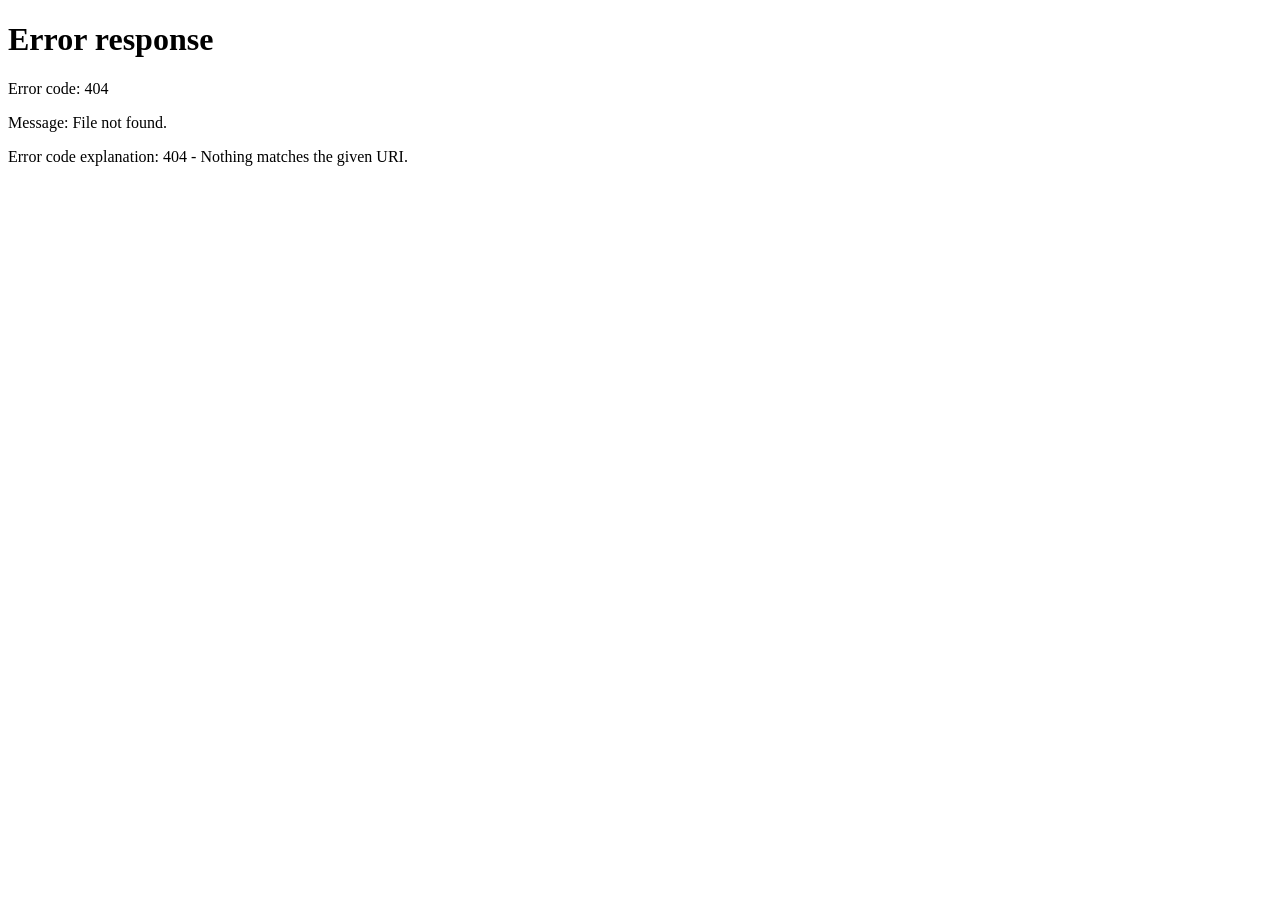
==== dashboard/historico.html @ d92d396e "tccnovo" ====
<!DOCTYPE html>
<html lang="pt-BR">
<head>
    <meta charset="UTF-8">
    <meta name="viewport" content="width=device-width, initial-scale=1.0">
    <title>Histórico | Rover AgroTech</title>
    <link rel="stylesheet" href="css/historico.css">
    <link rel="stylesheet" href="css/global.css">
</head>
<body>

    <aside class="sidebar">
        <div class="logo-area">
            <div class="logo-icon">🤖</div>
            <div>
                <h2>Rover</h2>
                <span>AgroTech</span>
            </div>
        </div>

        <nav class="menu">
            <a href="index.html">📊 <span>Dashboard</span></a>
            <a href="rovers.html">🤖 <span>Rovers</span></a>
            <a href="historico.html" class="active">📋 <span>Histórico</span></a>
            <a href="localizacao.html">📍 <span>Localização</span></a>
        </nav>

        <button id="logoutButton" class="logout">🚪 Sair</button>
    </aside>

    <main class="main-content">
        <header class="topbar">
            <div>
                <h1>Histórico</h1>
                <p>Registro das telemetrias recebidas pelo Rover AgroTech</p>
            </div>
            <span class="status">● Sistema online</span>
        </header>

        <section class="panel">
            <div class="filters">
                <div class="field">
                    <label for="roverSelect">Rover</label>
                    <select id="roverSelect"></select>
                </div>

                <div class="field">
                    <label for="dataInicial">Data inicial</label>
                    <input type="date" id="dataInicial">
                </div>

                <div class="field">
                    <label for="dataFinal">Data final</label>
                    <input type="date" id="dataFinal">
                </div>

                <button id="filtrarButton" class="primary-button">🔎 Filtrar</button>
                <button id="limparButton" class="secondary-button">Limpar</button>
            </div>
        </section>

        <section class="panel">
            <div class="panel-header">
                <div>
                    <h2>Telemetrias</h2>
                    <span id="totalRegistros">0 registros</span>
                </div>
                <button id="atualizarButton" class="secondary-button">🔄 Atualizar</button>
            </div>

            <div id="mensagem" class="message"></div>

            <div class="table-container">
                <table>
                    <thead>
                        <tr>
                            <th>Data/Hora</th>
                            <th>Temperatura</th>
                            <th>Umidade do solo</th>
                            <th>Umidade do ar</th>
                            <th>Qualidade do ar</th>
                            <th>RSSI LoRa</th>
                            <th>Latitude</th>
                            <th>Longitude</th>
                        </tr>
                    </thead>
                    <tbody id="historicoBody"></tbody>
                </table>
            </div>
        </section>
    </main>

    <script src="js/historico.js"></script>
</body>
</html>
---- dashboard/css/historico.css ----
* {
    box-sizing: border-box;
    margin: 0;
    padding: 0;
}

body {
    font-family: Arial, Helvetica, sans-serif;
    background: #191c1d;
    color: #f1f1f1;
    min-height: 100vh;
}

.sidebar {
    position: fixed;
    left: 0;
    top: 0;
    width: 120px;
    height: 100vh;
    background: #151718;
    border-right: 1px solid #303435;
    display: flex;
    flex-direction: column;
    padding: 18px 8px;
    z-index: 10;
}

.logo-area {
    display: flex;
    align-items: center;
    gap: 7px;
    padding: 0 5px 25px;
}

.logo-icon {
    font-size: 22px;
}

.logo-area h2 {
    font-size: 12px;
}

.logo-area span {
    color: #858b8d;
    font-size: 8px;
}

.menu {
    display: flex;
    flex-direction: column;
    gap: 7px;
}

.menu a {
    color: #c7cbcc;
    text-decoration: none;
    font-size: 10px;
    padding: 9px 7px;
    border-radius: 4px;
    display: flex;
    align-items: center;
    gap: 6px;
}

.menu a:hover,
.menu a.active {
    background: #103d24;
    color: #fff;
}

.logout {
    margin-top: auto;
    border: 0;
    background: #202425;
    color: #c7cbcc;
    padding: 9px;
    border-radius: 4px;
    cursor: pointer;
    font-size: 10px;
}

.main-content {
    margin-left: 120px;
    padding: 28px 14px 50px;
}

.topbar {
    display: flex;
    justify-content: space-between;
    align-items: flex-start;
    border-bottom: 1px solid #303435;
    padding-bottom: 22px;
    margin-bottom: 18px;
}

.topbar h1 {
    font-size: 17px;
    margin-bottom: 7px;
}

.topbar p {
    color: #7f8587;
    font-size: 9px;
}

.status {
    color: #b8c0bc;
    background: #101d16;
    border: 1px solid #245436;
    border-radius: 15px;
    padding: 7px 12px;
    font-size: 9px;
}

.panel {
    background: #171a1b;
    border: 1px solid #343839;
    border-radius: 5px;
    padding: 16px;
    margin-bottom: 16px;
}

.filters {
    display: flex;
    align-items: end;
    gap: 12px;
    flex-wrap: wrap;
}

.field {
    display: flex;
    flex-direction: column;
    gap: 6px;
}

.field label {
    color: #a4aaab;
    font-size: 9px;
}

.field select,
.field input {
    width: 190px;
    height: 34px;
    background: #202425;
    color: #f1f1f1;
    border: 1px solid #3a3e3f;
    border-radius: 4px;
    padding: 0 9px;
    outline: none;
}

.field select:focus,
.field input:focus {
    border-color: #3b8b59;
}

button {
    font-family: inherit;
}

.primary-button,
.secondary-button {
    height: 34px;
    padding: 0 13px;
    border-radius: 4px;
    cursor: pointer;
    font-size: 10px;
}

.primary-button {
    background: #17572f;
    border: 1px solid #2c7548;
    color: white;
}

.primary-button:hover {
    background: #1d6a39;
}

.secondary-button {
    background: #222728;
    border: 1px solid #3b4041;
    color: #d3d6d6;
}

.secondary-button:hover {
    background: #2b3031;
}

.panel-header {
    display: flex;
    justify-content: space-between;
    align-items: center;
    margin-bottom: 15px;
}

.panel-header h2 {
    font-size: 13px;
    margin-bottom: 5px;
}

.panel-header span {
    color: #777e80;
    font-size: 9px;
}

.message {
    color: #aeb4b5;
    font-size: 10px;
    margin-bottom: 10px;
}

.table-container {
    width: 100%;
    overflow-x: auto;
    border: 1px solid #303536;
    border-radius: 4px;
}

table {
    width: 100%;
    min-width: 1000px;
    border-collapse: collapse;
}

thead {
    background: #202425;
}

th {
    color: #bfc4c5;
    font-size: 9px;
    font-weight: 600;
    text-align: left;
    padding: 12px 10px;
    border-bottom: 1px solid #353a3b;
    white-space: nowrap;
}

td {
    color: #e1e3e3;
    font-size: 10px;
    padding: 12px 10px;
    border-bottom: 1px solid #2b3031;
    white-space: nowrap;
}

tbody tr:hover {
    background: #1e2223;
}

tbody tr:last-child td {
    border-bottom: none;
}

@media (max-width: 800px) {
    .sidebar {
        width: 95px;
    }

    .main-content {
        margin-left: 95px;
    }

    .filters {
        align-items: stretch;
    }

    .field select,
    .field input {
        width: 100%;
    }
}
---- dashboard/css/global.css ----
/* ========================================
   ROVER AGROTECH
   TEMA GLOBAL DO SISTEMA
   ======================================== */

:root {
    --bg-main: #171a1b;
    --bg-sidebar: #151819;
    --bg-card: #181b1c;
    --bg-card-hover: #1d2122;

    --border: #34383a;
    --border-light: #2a2e30;

    --text-primary: #f1f3f4;
    --text-secondary: #9aa0a6;
    --text-muted: #73797d;

    --green: #2f7d32;
    --green-light: #3d9141;
    --green-dark: #173d20;
    --green-soft: #1b3320;

    --danger: #dc2626;

    --radius: 12px;
}


/* ========================================
   RESET
   ======================================== */

* {
    box-sizing: border-box;
}

html,
body {
    margin: 0;
    padding: 0;
    min-height: 100%;
}

body {
    background: var(--bg-main) !important;
    color: var(--text-primary);
    font-family: Arial, Helvetica, sans-serif !important;
}


/* ========================================
   SIDEBAR
   ======================================== */

.sidebar {
    background: var(--bg-sidebar) !important;
    border-right: 1px solid var(--border) !important;
}


/* LOGO */

.sidebar-logo h2 {
    color: var(--text-primary) !important;
}

.sidebar-logo span {
    color: var(--text-secondary) !important;
}

.logo-icon {
    background: var(--green-soft) !important;
}


/* ========================================
   MENU
   ======================================== */

.menu-item {
    color: var(--text-secondary) !important;
    background: transparent !important;
}

.menu-item:hover {
    background: var(--bg-card-hover) !important;
    color: var(--text-primary) !important;
}

.menu-item.active {
    background: var(--green-dark) !important;
    color: #ffffff !important;
}


/* ========================================
   CONTEÚDO
   ======================================== */

.main-content {
    background: var(--bg-main) !important;
}


/* ========================================
   TÍTULOS
   ======================================== */

h1,
h2,
h3,
h4 {
    color: var(--text-primary);
}

p {
    color: var(--text-secondary);
}


/* ========================================
   CARDS
   ======================================== */

.status-card,
.metric-card,
.info-card,
.rover-card,
.map-card,
.history-card,
.chart-card,
.rover-selector,
.rover-status,
.location-info {
    background: var(--bg-card);
    border-color: var(--border);
}


/* ========================================
   BORDAS
   ======================================== */

.rover-selector,
.rover-status,
.status-card,
.metric-card,
.info-card,
.rover-card,
.map-card,
.history-card,
.chart-card {
    border-color: var(--border) !important;
}


/* ========================================
   LABELS
   ======================================== */

.section-label,
.card-label,
.info-label {
    color: var(--text-secondary);
}


/* ========================================
   SELECTS
   ======================================== */

select,
input,
button {
    font-family: Arial, Helvetica, sans-serif;
}

select {
    background: var(--bg-card) !important;
    color: var(--text-primary) !important;
    border-color: var(--border) !important;
}

select:focus,
input:focus {
    border-color: var(--green) !important;
    outline: none;
}


/* ========================================
   BOTÕES
   ======================================== */

button {
    border-color: var(--border);
}

button:hover {
    border-color: var(--green);
}


/* ========================================
   BOTÃO PRINCIPAL / FILTRO
   ======================================== */

.btn-primary,
.filter-button,
button.primary {
    background: var(--green) !important;
    color: #ffffff !important;
    border-color: var(--green) !important;
}

.btn-primary:hover,
.filter-button:hover,
button.primary:hover {
    background: var(--green-light) !important;
}


/* ========================================
   LOGOUT
   ======================================== */

#logoutButton {
    color: var(--text-secondary) !important;
}

#logoutButton:hover {
    background: #2a1919 !important;
    color: var(--danger) !important;
}


/* ========================================
   STATUS ONLINE
   ======================================== */

.status-indicator span {
    background: #22c55e;
}

.status-indicator {
    color: var(--text-secondary);
}


/* ========================================
   TABELAS
   ======================================== */

table {
    color: var(--text-primary);
}

th {
    background: #1d2122 !important;
    color: var(--text-secondary) !important;
    border-color: var(--border) !important;
}

td {
    border-color: var(--border) !important;
    color: var(--text-primary);
}

tr:hover td {
    background: var(--bg-card-hover);
}


/* ========================================
   TEXTOS SECUNDÁRIOS
   ======================================== */

small,
.text-muted {
    color: var(--text-muted);
}
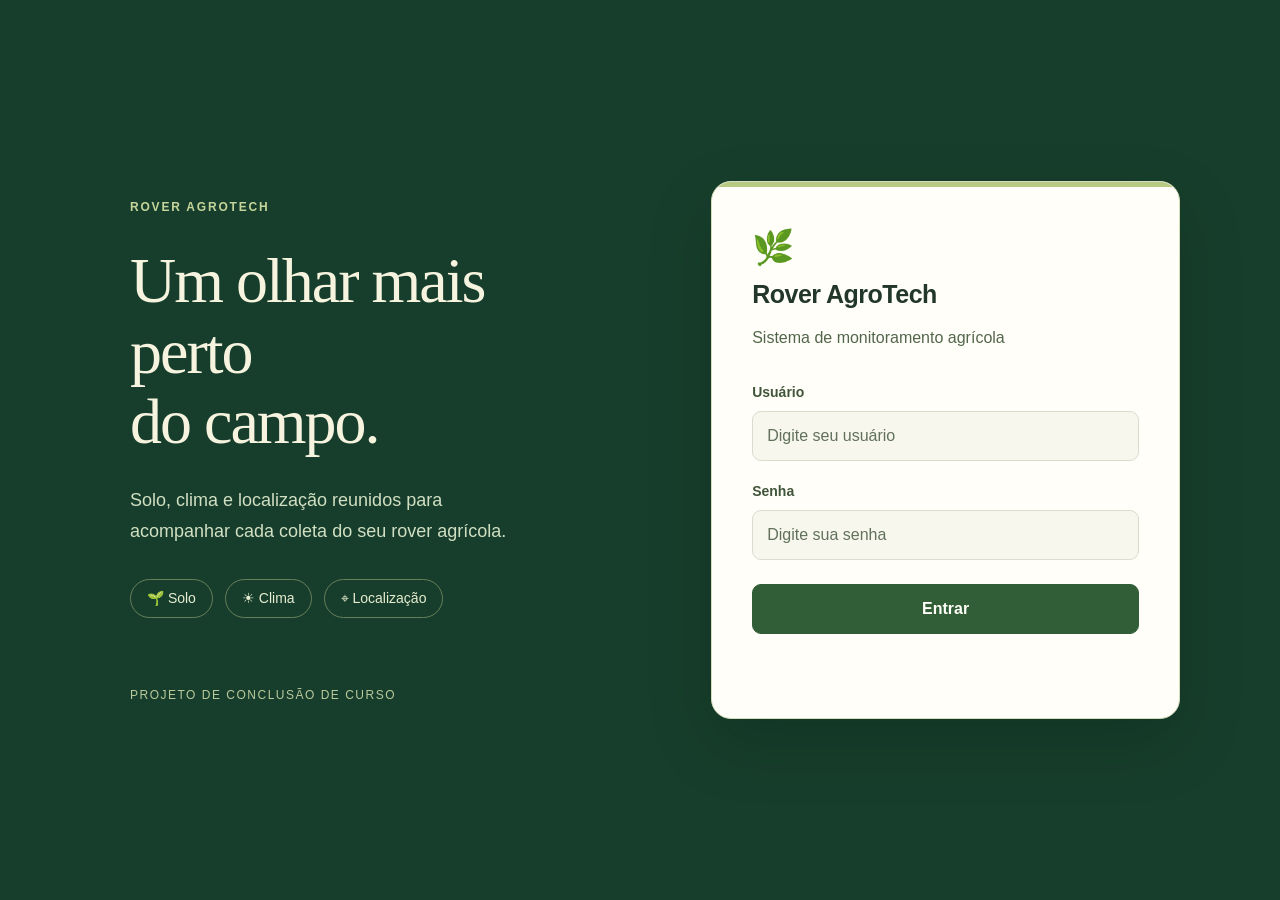
==== commit 50370973: "Redesign agrícola das cinco telas do Rover AgroTech" ====
--- a/dashboard/historico.html
+++ b/dashboard/historico.html
@@ -3,30 +3,20 @@
 <head>
     <meta charset="UTF-8">
     <meta name="viewport" content="width=device-width, initial-scale=1.0">
-    <title>Histórico | Rover AgroTech</title>
+    <link rel="icon" href="favicon.svg" type="image/svg+xml">
+<title>Histórico | Rover AgroTech</title>
     <link rel="stylesheet" href="css/historico.css">
     <link rel="stylesheet" href="css/global.css">
 </head>
 <body>
 
     <aside class="sidebar">
-        <div class="logo-area">
-            <div class="logo-icon">🤖</div>
-            <div>
-                <h2>Rover</h2>
-                <span>AgroTech</span>
-            </div>
-        </div>
-
-        <nav class="menu">
-            <a href="index.html">📊 <span>Dashboard</span></a>
-            <a href="rovers.html">🤖 <span>Rovers</span></a>
-            <a href="historico.html" class="active">📋 <span>Histórico</span></a>
-            <a href="localizacao.html">📍 <span>Localização</span></a>
-        </nav>
-
-        <button id="logoutButton" class="logout">🚪 Sair</button>
-    </aside>
+ <div class="sidebar-logo"><div class="logo-icon">🌿</div><div><h2>Rover</h2><span>AGROTECH</span></div></div>
+ <div class="nav-caption">CENTRAL DO CAMPO</div>
+ <nav class="menu" aria-label="Navegação principal"><a href="index.html" class="menu-item " ><span aria-hidden="true">▦</span>Visão geral</a><a href="rovers.html" class="menu-item " ><span aria-hidden="true">◈</span>Rovers</a><a href="historico.html" class="menu-item active" aria-current="page"><span aria-hidden="true">≋</span>Histórico</a><a href="localizacao.html" class="menu-item " ><span aria-hidden="true">⌖</span>Localização</a></nav>
+ <div class="sidebar-note"><span>DO SOLO AO DADO</span><p>Tecnologia que acompanha o campo.</p><small>Projeto Rover AgroTech · TCC</small></div>
+ <div class="sidebar-footer"><button id="logoutButton">Sair da conta</button></div>
+ </aside>
 
     <main class="main-content">
         <header class="topbar">
@@ -34,7 +24,7 @@
                 <h1>Histórico</h1>
                 <p>Registro das telemetrias recebidas pelo Rover AgroTech</p>
             </div>
-            <span class="status">● Sistema online</span>
+            <span class="status">Monitoramento agrícola</span>
         </header>
 
         <section class="panel">
@@ -93,3 +83,4 @@
     <script src="js/historico.js"></script>
 </body>
 </html>
+
--- a/dashboard/css/historico.css
+++ b/dashboard/css/historico.css
@@ -1,266 +1,370 @@
+/* ========================================
+   HISTÓRICO
+======================================== */
+
 * {
     box-sizing: border-box;
     margin: 0;
     padding: 0;
 }
 
-body {
-    font-family: Arial, Helvetica, sans-serif;
-    background: #191c1d;
-    color: #f1f1f1;
-    min-height: 100vh;
-}
+
+/* ========================================
+   SIDEBAR
+======================================== */
 
 .sidebar {
     position: fixed;
+
     left: 0;
     top: 0;
-    width: 120px;
+
+    width: 240px;
     height: 100vh;
-    background: #151718;
-    border-right: 1px solid #303435;
+
+    background: var(--bg-sidebar);
+
+    border-right: 1px solid var(--border);
+
     display: flex;
     flex-direction: column;
-    padding: 18px 8px;
-    z-index: 10;
-}
+
+    padding: 25px 18px;
+
+    z-index: 1000;
+}
+
+
+/* LOGO */
 
 .logo-area {
     display: flex;
+
     align-items: center;
-    gap: 7px;
-    padding: 0 5px 25px;
+
+    gap: 12px;
+
+    padding: 5px 10px 30px;
 }
 
 .logo-icon {
-    font-size: 22px;
+    font-size: 32px;
 }
 
 .logo-area h2 {
-    font-size: 12px;
+    font-size: 20px;
 }
 
 .logo-area span {
-    color: #858b8d;
-    font-size: 8px;
-}
+    font-size: 13px;
+}
+
+
+/* MENU */
 
 .menu {
     display: flex;
+
     flex-direction: column;
-    gap: 7px;
+
+    gap: 6px;
 }
 
 .menu a {
-    color: #c7cbcc;
+    display: flex;
+
+    align-items: center;
+
+    gap: 12px;
+
+    padding: 12px 14px;
+
+    border-radius: 8px;
+
     text-decoration: none;
-    font-size: 10px;
-    padding: 9px 7px;
-    border-radius: 4px;
-    display: flex;
-    align-items: center;
-    gap: 6px;
-}
-
-.menu a:hover,
-.menu a.active {
-    background: #103d24;
-    color: #fff;
-}
+
+    font-size: 14px;
+
+    transition: 0.2s;
+}
+
+
+/* LOGOUT */
 
 .logout {
     margin-top: auto;
-    border: 0;
-    background: #202425;
-    color: #c7cbcc;
-    padding: 9px;
-    border-radius: 4px;
+
+    width: 100%;
+
+    border: 1px solid var(--border);
+
+    padding: 11px;
+
+    border-radius: 8px;
+
     cursor: pointer;
-    font-size: 10px;
-}
+
+    font-size: 14px;
+}
+
+
+/* ========================================
+   MAIN
+======================================== */
 
 .main-content {
-    margin-left: 120px;
-    padding: 28px 14px 50px;
-}
+    margin-left: 240px;
+
+    padding: 30px 35px 50px;
+
+    min-height: 100vh;
+}
+
+
+/* ========================================
+   TOPBAR
+======================================== */
 
 .topbar {
     display: flex;
+
     justify-content: space-between;
-    align-items: flex-start;
-    border-bottom: 1px solid #303435;
+
+    align-items: center;
+
+    border-bottom: 1px solid var(--border);
+
     padding-bottom: 22px;
+
     margin-bottom: 18px;
 }
 
 .topbar h1 {
-    font-size: 17px;
+    font-size: 28px;
+
     margin-bottom: 7px;
 }
 
 .topbar p {
-    color: #7f8587;
-    font-size: 9px;
-}
+    font-size: 14px;
+}
+
+
+/* STATUS */
 
 .status {
-    color: #b8c0bc;
-    background: #101d16;
-    border: 1px solid #245436;
-    border-radius: 15px;
-    padding: 7px 12px;
-    font-size: 9px;
-}
+    color: var(--text-secondary);
+
+    background: var(--green-soft);
+
+    border: 1px solid #285a30;
+
+    border-radius: 20px;
+
+    padding: 8px 12px;
+
+    font-size: 13px;
+}
+
+
+/* ========================================
+   PANEL
+======================================== */
 
 .panel {
-    background: #171a1b;
-    border: 1px solid #343839;
-    border-radius: 5px;
-    padding: 16px;
-    margin-bottom: 16px;
-}
+    border: 1px solid var(--border);
+
+    border-radius: var(--radius);
+
+    padding: 20px;
+
+    margin-bottom: 20px;
+}
+
+
+/* ========================================
+   FILTROS
+======================================== */
 
 .filters {
     display: flex;
+
     align-items: end;
+
     gap: 12px;
+
     flex-wrap: wrap;
 }
 
 .field {
     display: flex;
+
     flex-direction: column;
+
     gap: 6px;
 }
 
 .field label {
-    color: #a4aaab;
-    font-size: 9px;
+    color: var(--text-secondary);
+
+    font-size: 12px;
 }
 
 .field select,
 .field input {
     width: 190px;
-    height: 34px;
-    background: #202425;
-    color: #f1f1f1;
-    border: 1px solid #3a3e3f;
-    border-radius: 4px;
-    padding: 0 9px;
+
+    height: 38px;
+
+    background: var(--bg-input);
+
+    color: var(--text-primary);
+
+    border: 1px solid var(--border);
+
+    border-radius: 8px;
+
+    padding: 0 10px;
+
     outline: none;
 }
 
-.field select:focus,
-.field input:focus {
-    border-color: #3b8b59;
-}
-
-button {
-    font-family: inherit;
-}
+
+/* ========================================
+   BOTÕES
+======================================== */
 
 .primary-button,
 .secondary-button {
-    height: 34px;
-    padding: 0 13px;
-    border-radius: 4px;
+    height: 38px;
+
+    padding: 0 14px;
+
+    border-radius: 8px;
+
     cursor: pointer;
-    font-size: 10px;
-}
-
-.primary-button {
-    background: #17572f;
-    border: 1px solid #2c7548;
-    color: white;
-}
-
-.primary-button:hover {
-    background: #1d6a39;
-}
-
-.secondary-button {
-    background: #222728;
-    border: 1px solid #3b4041;
-    color: #d3d6d6;
-}
-
-.secondary-button:hover {
-    background: #2b3031;
-}
+
+    font-size: 13px;
+}
+
+
+/* ========================================
+   PANEL HEADER
+======================================== */
 
 .panel-header {
     display: flex;
+
     justify-content: space-between;
+
     align-items: center;
+
     margin-bottom: 15px;
 }
 
 .panel-header h2 {
-    font-size: 13px;
+    font-size: 18px;
+
     margin-bottom: 5px;
 }
 
 .panel-header span {
-    color: #777e80;
-    font-size: 9px;
-}
+    color: var(--text-muted);
+
+    font-size: 12px;
+}
+
+
+/* ========================================
+   MESSAGE
+======================================== */
 
 .message {
-    color: #aeb4b5;
-    font-size: 10px;
+    color: var(--text-secondary);
+
+    font-size: 13px;
+
     margin-bottom: 10px;
 }
+
+
+/* ========================================
+   TABELA
+======================================== */
 
 .table-container {
     width: 100%;
+
     overflow-x: auto;
-    border: 1px solid #303536;
-    border-radius: 4px;
+
+    border: 1px solid var(--border);
+
+    border-radius: 8px;
 }
 
 table {
     width: 100%;
+
     min-width: 1000px;
+
     border-collapse: collapse;
 }
 
 thead {
-    background: #202425;
+    background: var(--bg-card-hover);
 }
 
 th {
-    color: #bfc4c5;
-    font-size: 9px;
+    color: var(--text-secondary);
+
+    font-size: 12px;
+
     font-weight: 600;
+
     text-align: left;
-    padding: 12px 10px;
-    border-bottom: 1px solid #353a3b;
+
+    padding: 13px 10px;
+
+    border-bottom: 1px solid var(--border);
+
     white-space: nowrap;
 }
 
 td {
-    color: #e1e3e3;
-    font-size: 10px;
-    padding: 12px 10px;
-    border-bottom: 1px solid #2b3031;
+    color: var(--text-primary);
+
+    font-size: 13px;
+
+    padding: 13px 10px;
+
+    border-bottom: 1px solid var(--border-light);
+
     white-space: nowrap;
 }
 
 tbody tr:hover {
-    background: #1e2223;
+    background: var(--bg-card-hover);
 }
 
 tbody tr:last-child td {
     border-bottom: none;
 }
 
+
+/* ========================================
+   RESPONSIVO
+======================================== */
+
 @media (max-width: 800px) {
+
     .sidebar {
-        width: 95px;
+        width: 200px;
     }
 
     .main-content {
-        margin-left: 95px;
+        margin-left: 200px;
+
+        padding: 25px;
     }
 
     .filters {
@@ -271,4 +375,5 @@
     .field input {
         width: 100%;
     }
-}
+
+}
--- a/dashboard/css/global.css
+++ b/dashboard/css/global.css
@@ -1,282 +1,15 @@
-/* ========================================
-   ROVER AGROTECH
-   TEMA GLOBAL DO SISTEMA
-   ======================================== */
-
-:root {
-    --bg-main: #171a1b;
-    --bg-sidebar: #151819;
-    --bg-card: #181b1c;
-    --bg-card-hover: #1d2122;
-
-    --border: #34383a;
-    --border-light: #2a2e30;
-
-    --text-primary: #f1f3f4;
-    --text-secondary: #9aa0a6;
-    --text-muted: #73797d;
-
-    --green: #2f7d32;
-    --green-light: #3d9141;
-    --green-dark: #173d20;
-    --green-soft: #1b3320;
-
-    --danger: #dc2626;
-
-    --radius: 12px;
-}
-
-
-/* ========================================
-   RESET
-   ======================================== */
-
-* {
-    box-sizing: border-box;
-}
-
-html,
-body {
-    margin: 0;
-    padding: 0;
-    min-height: 100%;
-}
-
-body {
-    background: var(--bg-main) !important;
-    color: var(--text-primary);
-    font-family: Arial, Helvetica, sans-serif !important;
-}
-
-
-/* ========================================
-   SIDEBAR
-   ======================================== */
-
-.sidebar {
-    background: var(--bg-sidebar) !important;
-    border-right: 1px solid var(--border) !important;
-}
-
-
-/* LOGO */
-
-.sidebar-logo h2 {
-    color: var(--text-primary) !important;
-}
-
-.sidebar-logo span {
-    color: var(--text-secondary) !important;
-}
-
-.logo-icon {
-    background: var(--green-soft) !important;
-}
-
-
-/* ========================================
-   MENU
-   ======================================== */
-
-.menu-item {
-    color: var(--text-secondary) !important;
-    background: transparent !important;
-}
-
-.menu-item:hover {
-    background: var(--bg-card-hover) !important;
-    color: var(--text-primary) !important;
-}
-
-.menu-item.active {
-    background: var(--green-dark) !important;
-    color: #ffffff !important;
-}
-
-
-/* ========================================
-   CONTEÚDO
-   ======================================== */
-
-.main-content {
-    background: var(--bg-main) !important;
-}
-
-
-/* ========================================
-   TÍTULOS
-   ======================================== */
-
-h1,
-h2,
-h3,
-h4 {
-    color: var(--text-primary);
-}
-
-p {
-    color: var(--text-secondary);
-}
-
-
-/* ========================================
-   CARDS
-   ======================================== */
-
-.status-card,
-.metric-card,
-.info-card,
-.rover-card,
-.map-card,
-.history-card,
-.chart-card,
-.rover-selector,
-.rover-status,
-.location-info {
-    background: var(--bg-card);
-    border-color: var(--border);
-}
-
-
-/* ========================================
-   BORDAS
-   ======================================== */
-
-.rover-selector,
-.rover-status,
-.status-card,
-.metric-card,
-.info-card,
-.rover-card,
-.map-card,
-.history-card,
-.chart-card {
-    border-color: var(--border) !important;
-}
-
-
-/* ========================================
-   LABELS
-   ======================================== */
-
-.section-label,
-.card-label,
-.info-label {
-    color: var(--text-secondary);
-}
-
-
-/* ========================================
-   SELECTS
-   ======================================== */
-
-select,
-input,
-button {
-    font-family: Arial, Helvetica, sans-serif;
-}
-
-select {
-    background: var(--bg-card) !important;
-    color: var(--text-primary) !important;
-    border-color: var(--border) !important;
-}
-
-select:focus,
-input:focus {
-    border-color: var(--green) !important;
-    outline: none;
-}
-
-
-/* ========================================
-   BOTÕES
-   ======================================== */
-
-button {
-    border-color: var(--border);
-}
-
-button:hover {
-    border-color: var(--green);
-}
-
-
-/* ========================================
-   BOTÃO PRINCIPAL / FILTRO
-   ======================================== */
-
-.btn-primary,
-.filter-button,
-button.primary {
-    background: var(--green) !important;
-    color: #ffffff !important;
-    border-color: var(--green) !important;
-}
-
-.btn-primary:hover,
-.filter-button:hover,
-button.primary:hover {
-    background: var(--green-light) !important;
-}
-
-
-/* ========================================
-   LOGOUT
-   ======================================== */
-
-#logoutButton {
-    color: var(--text-secondary) !important;
-}
-
-#logoutButton:hover {
-    background: #2a1919 !important;
-    color: var(--danger) !important;
-}
-
-
-/* ========================================
-   STATUS ONLINE
-   ======================================== */
-
-.status-indicator span {
-    background: #22c55e;
-}
-
-.status-indicator {
-    color: var(--text-secondary);
-}
-
-
-/* ========================================
-   TABELAS
-   ======================================== */
-
-table {
-    color: var(--text-primary);
-}
-
-th {
-    background: #1d2122 !important;
-    color: var(--text-secondary) !important;
-    border-color: var(--border) !important;
-}
-
-td {
-    border-color: var(--border) !important;
-    color: var(--text-primary);
-}
-
-tr:hover td {
-    background: var(--bg-card-hover);
-}
-
-
-/* ========================================
-   TEXTOS SECUNDÁRIOS
-   ======================================== */
-
-small,
-.text-muted {
-    color: var(--text-muted);
-}+/* Shared agricultural identity. Page behavior and API contracts stay intact. */
+:root{--bg-main:#f3f1e8;--bg-sidebar:#173e2c;--bg-card:#fffef8;--bg-card-hover:#eef2e5;--bg-card-soft:#f5f5eb;--bg-input:#fffef8;--border:#d8ddce;--border-light:#adbda0;--border-soft:#d8ddce;--text-primary:#22372a;--text-secondary:#52634f;--text-muted:#61715b;--green:#315e36;--green-light:#456f3c;--green-dark:#163e2c;--green-soft:#e8efda;--success:#315e36;--danger:#b93829;--radius:16px;--shadow:0 6px 24px #243c2110}
+*{box-sizing:border-box}html,body{margin:0;padding:0;min-height:100%}body{display:block;font-family:"Segoe UI",Arial,sans-serif;background:var(--bg-main);color:var(--text-primary);font-size:16px;line-height:1.5}body::before,body::after{display:none}h1,h2,h3,h4{color:var(--text-primary)}p{color:var(--text-secondary)}button,input,select{font:inherit}button,a,input,select{touch-action:manipulation}button{cursor:pointer}a:focus-visible,button:focus-visible,input:focus-visible,select:focus-visible{outline:3px solid #a77b27;outline-offset:4px}
+.sidebar{position:fixed;inset:0 auto 0 0;width:244px;min-height:100vh;padding:32px 20px 22px;display:flex;flex-direction:column;background:#173e2c;border-right:0;z-index:1000;color:#f5f5e7;backdrop-filter:none}.sidebar-logo{display:flex;align-items:center;gap:12px;margin:0 0 42px;padding:0 8px}.logo-icon{width:44px;height:44px;flex:0 0 44px;border-radius:12px;display:grid;place-items:center;background:#d7e4a3;border:0;font-size:26px}.sidebar-logo h2{font-size:24px;line-height:1.1;margin:0;color:#fffef0;letter-spacing:-.5px}.sidebar-logo span{display:block;color:#c5d59a;font-size:12px;letter-spacing:2px;margin-top:4px}.nav-caption{font-size:12px;font-weight:600;letter-spacing:1.6px;color:#bacba7;padding:0 14px;margin-bottom:14px}.menu{display:flex;flex-direction:column;gap:8px}.menu a,.menu-item{display:flex;align-items:center;justify-content:flex-start;gap:12px;min-height:49px;padding:12px 14px;border-radius:9px;font-size:15px;font-weight:500;color:#dce5cd;text-decoration:none;background:transparent;transition:background .15s}.menu-item span{display:inline-block;width:22px;font-size:23px;text-align:center}.menu-item.active,.menu a.active{background:#d9e6a5;color:#173e2c;box-shadow:none;font-weight:700}.menu-item.active::before{display:none}.menu a:hover{background:#2a5037;color:#fff}.menu a.active:hover{background:#e2edbe;color:#173e2c}.sidebar-note{margin-top:auto;padding:40px 12px 24px}.sidebar-note>span{font-size:12px;letter-spacing:1.5px;color:#c5d59a}.sidebar-note p{font-size:19px;line-height:1.4;color:#f5f5e7;margin:12px 0}.sidebar-note small{font-size:12px;color:#bdcdb0}.sidebar-footer{margin-top:0}.sidebar-footer #logoutButton{width:100%;height:44px;min-height:44px;background:transparent;border:1px solid #52714d;color:#dce5cd;border-radius:8px;font-size:14px}.sidebar-footer #logoutButton:hover{background:#2a5037;border-color:#a1b589;color:#fff}
+.main-content{margin-left:244px;padding:36px clamp(20px,3vw,52px) 48px;min-height:100vh;min-width:0;background:transparent}.topbar,.page-header{display:flex;justify-content:space-between;align-items:center;gap:20px;margin:0 0 28px;padding:0}.topbar h1,.page-header h1{font-size:clamp(28px,3vw,38px);line-height:1.2;font-weight:650;letter-spacing:-1px;margin:5px 0 8px}.topbar p,.page-header p{font-size:16px;margin:0}.eyebrow{font-size:12px;letter-spacing:1.8px;font-weight:650;color:#64774e}.status-indicator,.status{background:#e8edda;color:#3d5737;border:1px solid #ccd8b7;border-radius:8px;padding:9px 14px;font-size:14px;box-shadow:none;white-space:nowrap}.status-indicator span{display:none}
+.rover-selector{background:#e8ecd8;border:1px solid #ced8b8;border-radius:12px;box-shadow:none;min-height:96px;padding:20px 24px;margin-bottom:20px;display:flex;align-items:center;justify-content:space-between;gap:20px}.rover-selector h2{font-size:24px;margin:4px 0 0}.section-label,.card-label,.info-label{font-size:14px;letter-spacing:0;text-transform:none;color:#53664b}.rover-status{display:grid;grid-template-columns:repeat(4,minmax(0,1fr));gap:14px;background:transparent;box-shadow:none;backdrop-filter:none;margin-bottom:30px;border:0}.status-card,.sensor-card,.panel,.rover-card,.map-card,.info-card{background:var(--bg-card);color:var(--text-primary);border:1px solid var(--border);border-radius:12px;box-shadow:var(--shadow);backdrop-filter:none}.status-card{padding:18px;min-height:94px;gap:12px}.status-card strong{font-size:16px;overflow-wrap:anywhere}.status-icon,.sensor-icon,.info-icon{background:#edf0df!important;border:0;width:38px;height:38px;flex:0 0 38px;border-radius:10px;font-size:20px;display:grid;place-items:center}.status-card:hover,.sensor-card:hover,.panel:hover{transform:none;border-color:#b6c39d}.section-header h2{font-size:22px;margin:0 0 4px}.section-header p,.panel-header p{font-size:14px;margin:0}.sensor-grid{display:grid;grid-template-columns:repeat(4,minmax(0,1fr));gap:16px;margin:18px 0 28px}.sensor-card{padding:22px;min-height:176px;border-top:4px solid #6d873c}.sensor-card::before{display:none}.sensor-card:nth-child(2){border-top-color:#638f90}.sensor-card:nth-child(3){border-top-color:#bc8843}.sensor-card:nth-child(4){border-top-color:#869d5e}.sensor-card-header{gap:10px;margin-bottom:25px}.sensor-title{color:#4f6149;font-size:14px;font-weight:600}.sensor-value{font-size:42px;color:#233d2a;font-weight:650}.sensor-value small{color:#60715b;font-size:18px}.bottom-grid{display:grid;grid-template-columns:minmax(0,1fr) minmax(0,1.15fr);gap:20px;align-items:start}.panel{padding:24px;margin-bottom:20px;min-height:0}.panel-header h2{font-size:21px}.coordinates{gap:12px}.coordinates div{background:#f0f2e6;border:1px solid #dce2d1;border-radius:8px;padding:14px}.coordinates span{color:#5b6e51;font-size:14px;letter-spacing:0;text-transform:none}.coordinates strong{font-size:16px;color:#22372a}.history-charts{display:grid;grid-template-columns:repeat(2,minmax(0,1fr));gap:12px}.chart-box{background:#fffef8;border:1px solid #dce2d1;border-radius:8px;padding:16px}.chart-box:last-child{grid-column:1/-1}.chart-box h3{color:#4b6143;font-size:14px}.chart-container{height:165px}#map{width:100%;height:360px;border-radius:10px;border:1px solid #dce2d1;filter:none;background:#e9eddd}.leaflet-control-zoom a{background:#fffef8!important;color:#22372a!important}.leaflet-popup-content-wrapper,.leaflet-popup-tip{background:#fffef8}.leaflet-popup-content,.leaflet-popup-content strong{color:#233d2a}
+select,input{background:#fffef8;color:#233d2a;border:1px solid #bac6a8;border-radius:8px;min-height:44px;padding:10px 12px;font-size:16px}select:focus,input:focus{border-color:#456f3c;box-shadow:0 0 0 3px #315e3620}.rover-selector select{min-width:200px;background:#fffef8;color:#233d2a;font-size:16px}button,.secondary-button{background:#fffef8;color:#31523a;border:1px solid #bcc9ab;min-height:44px;font-size:14px;border-radius:8px}button:hover,.secondary-button:hover{background:#eaf0da;border-color:#8caa73}.primary-button,.btn-primary,.login-button{background:#315e36;border:1px solid #315e36;color:#fffef8;min-height:46px}.primary-button:hover,.btn-primary:hover,.login-button:hover{background:#244b2c;color:#fffef8}.filters{gap:16px;flex-wrap:wrap}.field label{font-size:14px;color:#53664b}.field input,.field select{background:#fffef8;color:#233d2a;font-size:16px}.message,.panel-header span{color:#52634f;font-size:14px}.table-container{border:1px solid #d8ddce}th,thead{background:#edf0df;color:#46583d;font-size:14px}td{color:#273c2a;font-size:14px;border-color:#e0e5d5}tbody tr:hover,tbody tr:hover td{background:#f0f3e7}.rover-grid,.rovers-grid{gap:20px}.rover-card h2,.rover-card h3,.rover-name{color:#22372a}.rover-card p,.rover-card span{color:#52634f}.location-info{display:grid;grid-template-columns:repeat(4,minmax(0,1fr));gap:16px;background:transparent;box-shadow:none;margin-top:20px}.info-card{display:flex;align-items:center;gap:12px;padding:20px}.info-card strong{display:block;overflow-wrap:anywhere}.map-card{padding:24px;min-height:0}.map-card-header{display:flex;align-items:center;justify-content:space-between;gap:16px;margin-bottom:20px}.map-card-header h2{font-size:22px}.map-card-header .coordinates{font-size:14px;color:#53664b}.page-header .rover-selector{min-height:0;margin-bottom:0}
+.login-page{display:flex;min-height:100vh;align-items:center;justify-content:center;background:#173e2c;padding:32px}.login-container{display:grid;grid-template-columns:1.15fr 1fr;gap:72px;align-items:center;max-width:1080px;width:100%}.login-intro{padding:30px}.login-intro .eyebrow{color:#c5d59a}.login-intro h2{font-family:Georgia,serif;font-weight:400;font-size:clamp(40px,5vw,68px);line-height:1.1;letter-spacing:-2px;color:#f6f3df;margin:28px 0}.login-intro p{color:#d1dfc2;max-width:400px;font-size:18px;line-height:1.7}.login-tags{display:flex;flex-wrap:wrap;gap:12px;margin:32px 0 64px}.login-tags span{border:1px solid #668059;color:#e7edcf;border-radius:24px;padding:8px 16px;font-size:14px}.login-intro small{color:#baca9c;font-size:12px;letter-spacing:1.5px}.login-card{padding:48px 40px;border-radius:20px;background:#fffef8;border:1px solid #d5ddbc;box-shadow:0 24px 64px #04170c30}.login-card::before{background:#b7c983;height:5px}.logo{text-align:left}.logo span{font-size:34px}.logo h1{color:#22372a;font-size:25px;letter-spacing:-.5px}.login-subtitle{text-align:left;color:#53664b;font-size:16px;margin:12px 0 32px}.input-group label{font-size:14px;color:#41553b}.input-group input{background:#f7f7ed;font-size:16px;height:50px}.input-group input:focus{background:#fffef8}.login-button{height:50px;font-size:16px}.login-message{color:#52634f}
+@media(min-width:1500px){.main-content{max-width:1800px}.chart-container{height:190px}}
+@media(max-width:1150px){.rover-status,.sensor-grid,.location-info{grid-template-columns:repeat(2,minmax(0,1fr))}.bottom-grid{grid-template-columns:1fr}.login-container{gap:30px}}
+@media(max-width:760px){body{display:block}.sidebar{position:relative;inset:auto;width:100%;height:auto;min-height:0;padding:20px 18px}.sidebar-logo{justify-content:flex-start;margin:0 0 18px;padding:0}.sidebar-logo div:not(.logo-icon){display:block}.nav-caption,.sidebar-note{display:none}.menu{display:grid;grid-template-columns:repeat(4,minmax(0,1fr));gap:5px}.menu a,.menu-item{font-size:14px;min-width:0;min-height:44px;padding:8px 4px;justify-content:center;gap:4px;flex-direction:column}.menu-item span{font-size:20px}.sidebar-footer{margin-top:12px}.sidebar-footer #logoutButton{height:36px;min-height:36px;width:auto;padding:0 14px;font-size:14px}.main-content{margin-left:0;padding:24px 18px 40px}.topbar,.page-header{align-items:flex-start;flex-direction:column;gap:14px;margin-bottom:24px}.topbar h1{font-size:32px}.rover-selector{padding:18px;flex-direction:column;align-items:stretch}.rover-selector select{width:100%;min-width:0}.page-header .rover-selector{width:100%}.sensor-grid,.rover-status{gap:12px}.sensor-card{padding:16px;min-height:160px}.sensor-card-header{align-items:flex-start;flex-direction:column;margin-bottom:18px}.sensor-value{font-size:36px}.status-card{padding:14px;align-items:flex-start;flex-direction:column}.history-charts{grid-template-columns:1fr}.chart-box:last-child{grid-column:auto}.panel{padding:18px}.coordinates{grid-template-columns:1fr}.map-card-header{align-items:flex-start;flex-direction:column}.info-card{padding:14px;flex-direction:column;align-items:flex-start}.map-card{padding:16px}.filters{display:flex;flex-direction:column;align-items:stretch}.field,.field input,.field select{width:100%}.login-page{padding:24px 18px}.login-container{grid-template-columns:1fr;gap:24px;max-width:500px}.login-intro{padding:10px 4px}.login-intro h2{font-size:40px;margin:18px 0}.login-intro p{font-size:16px}.login-tags{margin:20px 0}.login-intro small{display:none}.login-card{padding:30px 24px}.rover-grid,.rovers-grid{grid-template-columns:1fr}}
+@media(max-width:380px){.sensor-grid,.rover-status,.location-info{grid-template-columns:1fr}.menu a{font-size:12px}.sensor-card-header{flex-direction:row}.menu-item span{font-size:18px}}
+@media(prefers-reduced-motion:reduce){*{transition:none!important;scroll-behavior:auto!important}}
+/* Rover cards use the same class name as the dashboard summary section. */
+.rover-card .rover-status{display:inline-flex;grid-template-columns:none;align-items:center;gap:6px;width:auto;margin:0;padding:5px 10px;border-radius:20px;font-size:14px;background:#edf0df;color:#3f5936}.rover-card .rover-status.offline{background:#f2e8db;color:#845527}.rover-card .rover-info-item{border-color:#dce2d1}.rover-card .rover-info-item strong{color:#233d2a}.rovers-container{display:grid;grid-template-columns:repeat(auto-fit,minmax(min(100%,280px),1fr));gap:20px}.rover-card-header small{color:#61715b}.btn-secondary{padding:10px 18px;background:#fffef8;color:#31523a;border-color:#bcc9ab}.rover-card .view-button{background:#315e36;color:#fffef8;border-color:#315e36}
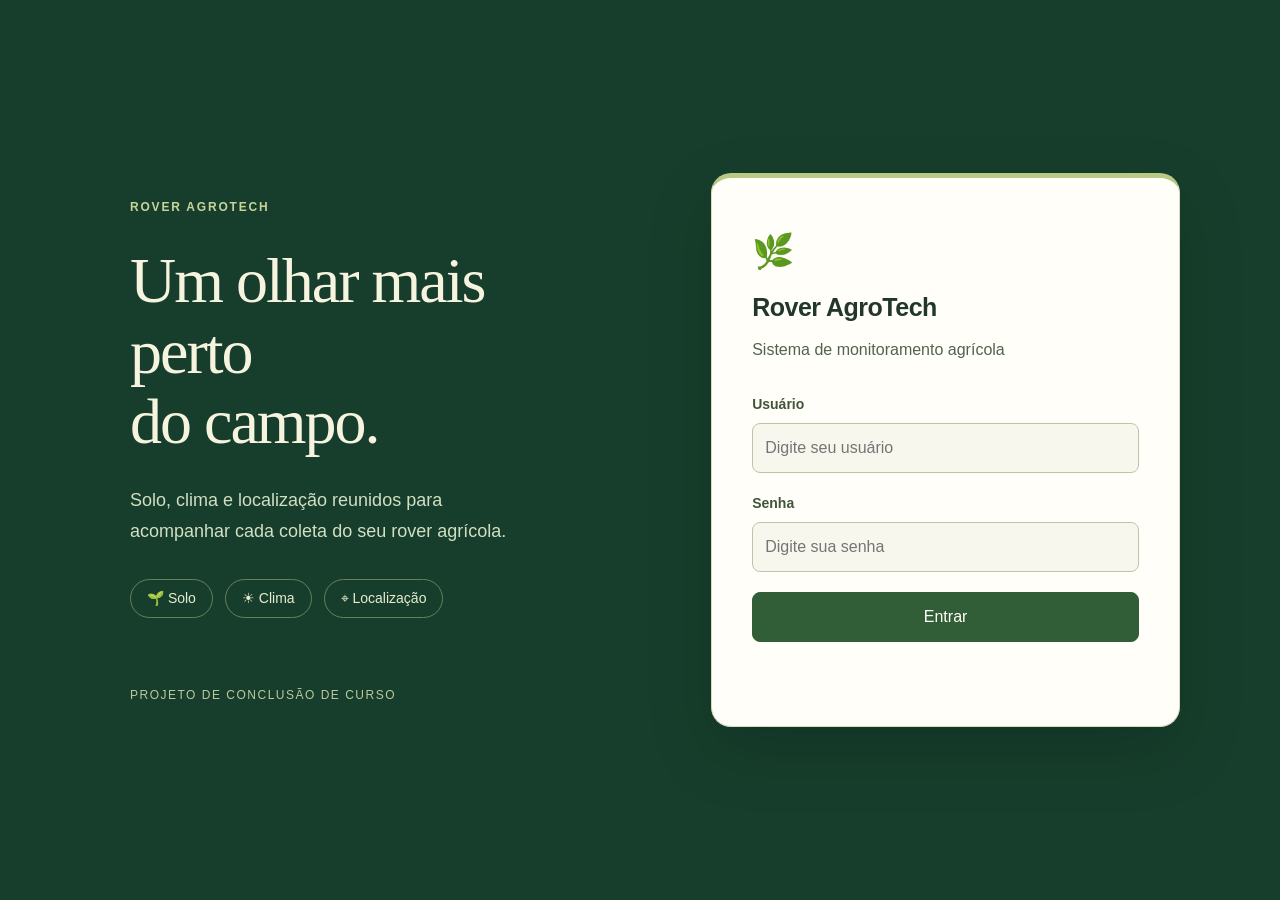
==== commit 0c2ad008: "Padroniza todas as páginas com CSS e estrutura compartilhados" ====
--- a/dashboard/historico.html
+++ b/dashboard/historico.html
@@ -5,7 +5,6 @@
     <meta name="viewport" content="width=device-width, initial-scale=1.0">
     <link rel="icon" href="favicon.svg" type="image/svg+xml">
 <title>Histórico | Rover AgroTech</title>
-    <link rel="stylesheet" href="css/historico.css">
     <link rel="stylesheet" href="css/global.css">
 </head>
 <body>
@@ -14,20 +13,22 @@
  <div class="sidebar-logo"><div class="logo-icon">🌿</div><div><h2>Rover</h2><span>AGROTECH</span></div></div>
  <div class="nav-caption">CENTRAL DO CAMPO</div>
  <nav class="menu" aria-label="Navegação principal"><a href="index.html" class="menu-item " ><span aria-hidden="true">▦</span>Visão geral</a><a href="rovers.html" class="menu-item " ><span aria-hidden="true">◈</span>Rovers</a><a href="historico.html" class="menu-item active" aria-current="page"><span aria-hidden="true">≋</span>Histórico</a><a href="localizacao.html" class="menu-item " ><span aria-hidden="true">⌖</span>Localização</a></nav>
- <div class="sidebar-note"><span>DO SOLO AO DADO</span><p>Tecnologia que acompanha o campo.</p><small>Projeto Rover AgroTech · TCC</small></div>
+ <div class="sidebar-note"><p>Monitoramento agrícola</p><small>Projeto Rover AgroTech · TCC</small></div>
  <div class="sidebar-footer"><button id="logoutButton">Sair da conta</button></div>
  </aside>
 
     <main class="main-content">
         <header class="topbar">
             <div>
+                <span class="eyebrow">ROVER AGROTECH / HISTÓRICO</span>
                 <h1>Histórico</h1>
-                <p>Registro das telemetrias recebidas pelo Rover AgroTech</p>
+                <p>Consulte as medições de cada coleta.</p>
             </div>
-            <span class="status">Monitoramento agrícola</span>
+            <div class="status-indicator">Monitoramento agrícola</div>
         </header>
 
         <section class="panel">
+            <div class="panel-header"><div><h2>Selecionar período</h2><p>Filtre as medições por rover e data.</p></div></div>
             <div class="filters">
                 <div class="field">
                     <label for="roverSelect">Rover</label>
@@ -44,7 +45,7 @@
                     <input type="date" id="dataFinal">
                 </div>
 
-                <button id="filtrarButton" class="primary-button">🔎 Filtrar</button>
+                <button id="filtrarButton" class="primary-button">Filtrar</button>
                 <button id="limparButton" class="secondary-button">Limpar</button>
             </div>
         </section>
@@ -55,13 +56,13 @@
                     <h2>Telemetrias</h2>
                     <span id="totalRegistros">0 registros</span>
                 </div>
-                <button id="atualizarButton" class="secondary-button">🔄 Atualizar</button>
+                <button id="atualizarButton" class="secondary-button">Atualizar</button>
             </div>
 
-            <div id="mensagem" class="message"></div>
+            <div id="mensagem" class="message" role="status" aria-live="polite"></div>
 
             <div class="table-container">
-                <table>
+                <table aria-label="Histórico de telemetrias">
                     <thead>
                         <tr>
                             <th>Data/Hora</th>
--- a/dashboard/css/global.css
+++ b/dashboard/css/global.css
@@ -1,15 +1,265 @@
-/* Shared agricultural identity. Page behavior and API contracts stay intact. */
-:root{--bg-main:#f3f1e8;--bg-sidebar:#173e2c;--bg-card:#fffef8;--bg-card-hover:#eef2e5;--bg-card-soft:#f5f5eb;--bg-input:#fffef8;--border:#d8ddce;--border-light:#adbda0;--border-soft:#d8ddce;--text-primary:#22372a;--text-secondary:#52634f;--text-muted:#61715b;--green:#315e36;--green-light:#456f3c;--green-dark:#163e2c;--green-soft:#e8efda;--success:#315e36;--danger:#b93829;--radius:16px;--shadow:0 6px 24px #243c2110}
-*{box-sizing:border-box}html,body{margin:0;padding:0;min-height:100%}body{display:block;font-family:"Segoe UI",Arial,sans-serif;background:var(--bg-main);color:var(--text-primary);font-size:16px;line-height:1.5}body::before,body::after{display:none}h1,h2,h3,h4{color:var(--text-primary)}p{color:var(--text-secondary)}button,input,select{font:inherit}button,a,input,select{touch-action:manipulation}button{cursor:pointer}a:focus-visible,button:focus-visible,input:focus-visible,select:focus-visible{outline:3px solid #a77b27;outline-offset:4px}
-.sidebar{position:fixed;inset:0 auto 0 0;width:244px;min-height:100vh;padding:32px 20px 22px;display:flex;flex-direction:column;background:#173e2c;border-right:0;z-index:1000;color:#f5f5e7;backdrop-filter:none}.sidebar-logo{display:flex;align-items:center;gap:12px;margin:0 0 42px;padding:0 8px}.logo-icon{width:44px;height:44px;flex:0 0 44px;border-radius:12px;display:grid;place-items:center;background:#d7e4a3;border:0;font-size:26px}.sidebar-logo h2{font-size:24px;line-height:1.1;margin:0;color:#fffef0;letter-spacing:-.5px}.sidebar-logo span{display:block;color:#c5d59a;font-size:12px;letter-spacing:2px;margin-top:4px}.nav-caption{font-size:12px;font-weight:600;letter-spacing:1.6px;color:#bacba7;padding:0 14px;margin-bottom:14px}.menu{display:flex;flex-direction:column;gap:8px}.menu a,.menu-item{display:flex;align-items:center;justify-content:flex-start;gap:12px;min-height:49px;padding:12px 14px;border-radius:9px;font-size:15px;font-weight:500;color:#dce5cd;text-decoration:none;background:transparent;transition:background .15s}.menu-item span{display:inline-block;width:22px;font-size:23px;text-align:center}.menu-item.active,.menu a.active{background:#d9e6a5;color:#173e2c;box-shadow:none;font-weight:700}.menu-item.active::before{display:none}.menu a:hover{background:#2a5037;color:#fff}.menu a.active:hover{background:#e2edbe;color:#173e2c}.sidebar-note{margin-top:auto;padding:40px 12px 24px}.sidebar-note>span{font-size:12px;letter-spacing:1.5px;color:#c5d59a}.sidebar-note p{font-size:19px;line-height:1.4;color:#f5f5e7;margin:12px 0}.sidebar-note small{font-size:12px;color:#bdcdb0}.sidebar-footer{margin-top:0}.sidebar-footer #logoutButton{width:100%;height:44px;min-height:44px;background:transparent;border:1px solid #52714d;color:#dce5cd;border-radius:8px;font-size:14px}.sidebar-footer #logoutButton:hover{background:#2a5037;border-color:#a1b589;color:#fff}
-.main-content{margin-left:244px;padding:36px clamp(20px,3vw,52px) 48px;min-height:100vh;min-width:0;background:transparent}.topbar,.page-header{display:flex;justify-content:space-between;align-items:center;gap:20px;margin:0 0 28px;padding:0}.topbar h1,.page-header h1{font-size:clamp(28px,3vw,38px);line-height:1.2;font-weight:650;letter-spacing:-1px;margin:5px 0 8px}.topbar p,.page-header p{font-size:16px;margin:0}.eyebrow{font-size:12px;letter-spacing:1.8px;font-weight:650;color:#64774e}.status-indicator,.status{background:#e8edda;color:#3d5737;border:1px solid #ccd8b7;border-radius:8px;padding:9px 14px;font-size:14px;box-shadow:none;white-space:nowrap}.status-indicator span{display:none}
-.rover-selector{background:#e8ecd8;border:1px solid #ced8b8;border-radius:12px;box-shadow:none;min-height:96px;padding:20px 24px;margin-bottom:20px;display:flex;align-items:center;justify-content:space-between;gap:20px}.rover-selector h2{font-size:24px;margin:4px 0 0}.section-label,.card-label,.info-label{font-size:14px;letter-spacing:0;text-transform:none;color:#53664b}.rover-status{display:grid;grid-template-columns:repeat(4,minmax(0,1fr));gap:14px;background:transparent;box-shadow:none;backdrop-filter:none;margin-bottom:30px;border:0}.status-card,.sensor-card,.panel,.rover-card,.map-card,.info-card{background:var(--bg-card);color:var(--text-primary);border:1px solid var(--border);border-radius:12px;box-shadow:var(--shadow);backdrop-filter:none}.status-card{padding:18px;min-height:94px;gap:12px}.status-card strong{font-size:16px;overflow-wrap:anywhere}.status-icon,.sensor-icon,.info-icon{background:#edf0df!important;border:0;width:38px;height:38px;flex:0 0 38px;border-radius:10px;font-size:20px;display:grid;place-items:center}.status-card:hover,.sensor-card:hover,.panel:hover{transform:none;border-color:#b6c39d}.section-header h2{font-size:22px;margin:0 0 4px}.section-header p,.panel-header p{font-size:14px;margin:0}.sensor-grid{display:grid;grid-template-columns:repeat(4,minmax(0,1fr));gap:16px;margin:18px 0 28px}.sensor-card{padding:22px;min-height:176px;border-top:4px solid #6d873c}.sensor-card::before{display:none}.sensor-card:nth-child(2){border-top-color:#638f90}.sensor-card:nth-child(3){border-top-color:#bc8843}.sensor-card:nth-child(4){border-top-color:#869d5e}.sensor-card-header{gap:10px;margin-bottom:25px}.sensor-title{color:#4f6149;font-size:14px;font-weight:600}.sensor-value{font-size:42px;color:#233d2a;font-weight:650}.sensor-value small{color:#60715b;font-size:18px}.bottom-grid{display:grid;grid-template-columns:minmax(0,1fr) minmax(0,1.15fr);gap:20px;align-items:start}.panel{padding:24px;margin-bottom:20px;min-height:0}.panel-header h2{font-size:21px}.coordinates{gap:12px}.coordinates div{background:#f0f2e6;border:1px solid #dce2d1;border-radius:8px;padding:14px}.coordinates span{color:#5b6e51;font-size:14px;letter-spacing:0;text-transform:none}.coordinates strong{font-size:16px;color:#22372a}.history-charts{display:grid;grid-template-columns:repeat(2,minmax(0,1fr));gap:12px}.chart-box{background:#fffef8;border:1px solid #dce2d1;border-radius:8px;padding:16px}.chart-box:last-child{grid-column:1/-1}.chart-box h3{color:#4b6143;font-size:14px}.chart-container{height:165px}#map{width:100%;height:360px;border-radius:10px;border:1px solid #dce2d1;filter:none;background:#e9eddd}.leaflet-control-zoom a{background:#fffef8!important;color:#22372a!important}.leaflet-popup-content-wrapper,.leaflet-popup-tip{background:#fffef8}.leaflet-popup-content,.leaflet-popup-content strong{color:#233d2a}
-select,input{background:#fffef8;color:#233d2a;border:1px solid #bac6a8;border-radius:8px;min-height:44px;padding:10px 12px;font-size:16px}select:focus,input:focus{border-color:#456f3c;box-shadow:0 0 0 3px #315e3620}.rover-selector select{min-width:200px;background:#fffef8;color:#233d2a;font-size:16px}button,.secondary-button{background:#fffef8;color:#31523a;border:1px solid #bcc9ab;min-height:44px;font-size:14px;border-radius:8px}button:hover,.secondary-button:hover{background:#eaf0da;border-color:#8caa73}.primary-button,.btn-primary,.login-button{background:#315e36;border:1px solid #315e36;color:#fffef8;min-height:46px}.primary-button:hover,.btn-primary:hover,.login-button:hover{background:#244b2c;color:#fffef8}.filters{gap:16px;flex-wrap:wrap}.field label{font-size:14px;color:#53664b}.field input,.field select{background:#fffef8;color:#233d2a;font-size:16px}.message,.panel-header span{color:#52634f;font-size:14px}.table-container{border:1px solid #d8ddce}th,thead{background:#edf0df;color:#46583d;font-size:14px}td{color:#273c2a;font-size:14px;border-color:#e0e5d5}tbody tr:hover,tbody tr:hover td{background:#f0f3e7}.rover-grid,.rovers-grid{gap:20px}.rover-card h2,.rover-card h3,.rover-name{color:#22372a}.rover-card p,.rover-card span{color:#52634f}.location-info{display:grid;grid-template-columns:repeat(4,minmax(0,1fr));gap:16px;background:transparent;box-shadow:none;margin-top:20px}.info-card{display:flex;align-items:center;gap:12px;padding:20px}.info-card strong{display:block;overflow-wrap:anywhere}.map-card{padding:24px;min-height:0}.map-card-header{display:flex;align-items:center;justify-content:space-between;gap:16px;margin-bottom:20px}.map-card-header h2{font-size:22px}.map-card-header .coordinates{font-size:14px;color:#53664b}.page-header .rover-selector{min-height:0;margin-bottom:0}
-.login-page{display:flex;min-height:100vh;align-items:center;justify-content:center;background:#173e2c;padding:32px}.login-container{display:grid;grid-template-columns:1.15fr 1fr;gap:72px;align-items:center;max-width:1080px;width:100%}.login-intro{padding:30px}.login-intro .eyebrow{color:#c5d59a}.login-intro h2{font-family:Georgia,serif;font-weight:400;font-size:clamp(40px,5vw,68px);line-height:1.1;letter-spacing:-2px;color:#f6f3df;margin:28px 0}.login-intro p{color:#d1dfc2;max-width:400px;font-size:18px;line-height:1.7}.login-tags{display:flex;flex-wrap:wrap;gap:12px;margin:32px 0 64px}.login-tags span{border:1px solid #668059;color:#e7edcf;border-radius:24px;padding:8px 16px;font-size:14px}.login-intro small{color:#baca9c;font-size:12px;letter-spacing:1.5px}.login-card{padding:48px 40px;border-radius:20px;background:#fffef8;border:1px solid #d5ddbc;box-shadow:0 24px 64px #04170c30}.login-card::before{background:#b7c983;height:5px}.logo{text-align:left}.logo span{font-size:34px}.logo h1{color:#22372a;font-size:25px;letter-spacing:-.5px}.login-subtitle{text-align:left;color:#53664b;font-size:16px;margin:12px 0 32px}.input-group label{font-size:14px;color:#41553b}.input-group input{background:#f7f7ed;font-size:16px;height:50px}.input-group input:focus{background:#fffef8}.login-button{height:50px;font-size:16px}.login-message{color:#52634f}
-@media(min-width:1500px){.main-content{max-width:1800px}.chart-container{height:190px}}
-@media(max-width:1150px){.rover-status,.sensor-grid,.location-info{grid-template-columns:repeat(2,minmax(0,1fr))}.bottom-grid{grid-template-columns:1fr}.login-container{gap:30px}}
-@media(max-width:760px){body{display:block}.sidebar{position:relative;inset:auto;width:100%;height:auto;min-height:0;padding:20px 18px}.sidebar-logo{justify-content:flex-start;margin:0 0 18px;padding:0}.sidebar-logo div:not(.logo-icon){display:block}.nav-caption,.sidebar-note{display:none}.menu{display:grid;grid-template-columns:repeat(4,minmax(0,1fr));gap:5px}.menu a,.menu-item{font-size:14px;min-width:0;min-height:44px;padding:8px 4px;justify-content:center;gap:4px;flex-direction:column}.menu-item span{font-size:20px}.sidebar-footer{margin-top:12px}.sidebar-footer #logoutButton{height:36px;min-height:36px;width:auto;padding:0 14px;font-size:14px}.main-content{margin-left:0;padding:24px 18px 40px}.topbar,.page-header{align-items:flex-start;flex-direction:column;gap:14px;margin-bottom:24px}.topbar h1{font-size:32px}.rover-selector{padding:18px;flex-direction:column;align-items:stretch}.rover-selector select{width:100%;min-width:0}.page-header .rover-selector{width:100%}.sensor-grid,.rover-status{gap:12px}.sensor-card{padding:16px;min-height:160px}.sensor-card-header{align-items:flex-start;flex-direction:column;margin-bottom:18px}.sensor-value{font-size:36px}.status-card{padding:14px;align-items:flex-start;flex-direction:column}.history-charts{grid-template-columns:1fr}.chart-box:last-child{grid-column:auto}.panel{padding:18px}.coordinates{grid-template-columns:1fr}.map-card-header{align-items:flex-start;flex-direction:column}.info-card{padding:14px;flex-direction:column;align-items:flex-start}.map-card{padding:16px}.filters{display:flex;flex-direction:column;align-items:stretch}.field,.field input,.field select{width:100%}.login-page{padding:24px 18px}.login-container{grid-template-columns:1fr;gap:24px;max-width:500px}.login-intro{padding:10px 4px}.login-intro h2{font-size:40px;margin:18px 0}.login-intro p{font-size:16px}.login-tags{margin:20px 0}.login-intro small{display:none}.login-card{padding:30px 24px}.rover-grid,.rovers-grid{grid-template-columns:1fr}}
-@media(max-width:380px){.sensor-grid,.rover-status,.location-info{grid-template-columns:1fr}.menu a{font-size:12px}.sensor-card-header{flex-direction:row}.menu-item span{font-size:18px}}
-@media(prefers-reduced-motion:reduce){*{transition:none!important;scroll-behavior:auto!important}}
-/* Rover cards use the same class name as the dashboard summary section. */
-.rover-card .rover-status{display:inline-flex;grid-template-columns:none;align-items:center;gap:6px;width:auto;margin:0;padding:5px 10px;border-radius:20px;font-size:14px;background:#edf0df;color:#3f5936}.rover-card .rover-status.offline{background:#f2e8db;color:#845527}.rover-card .rover-info-item{border-color:#dce2d1}.rover-card .rover-info-item strong{color:#233d2a}.rovers-container{display:grid;grid-template-columns:repeat(auto-fit,minmax(min(100%,280px),1fr));gap:20px}.rover-card-header small{color:#61715b}.btn-secondary{padding:10px 18px;background:#fffef8;color:#31523a;border-color:#bcc9ab}.rover-card .view-button{background:#315e36;color:#fffef8;border-color:#315e36}
+:root {
+    --bg-main: #f3f1e8;
+    --bg-card: #fffef8;
+    --bg-card-hover: #eef2e5;
+    --border: #d8ddce;
+    --text-primary: #22372a;
+    --text-secondary: #52634f;
+    --text-muted: #61715b;
+    --green: #315e36;
+    --green-light: #456f3c;
+    --green-dark: #173e2c;
+    --shadow: 0 6px 24px #243c2110;
+}
+
+* { box-sizing: border-box; }
+html, body { margin: 0; padding: 0; min-height: 100%; }
+body {
+    background: var(--bg-main);
+    color: var(--text-primary);
+    font: 16px/1.5 "Segoe UI", Arial, sans-serif;
+}
+h1, h2, h3, p { margin: 0; }
+p { color: var(--text-secondary); }
+button, input, select { font: inherit; }
+button, a, input, select { touch-action: manipulation; }
+button { cursor: pointer; }
+a:focus-visible, button:focus-visible, input:focus-visible, select:focus-visible {
+    outline: 3px solid #a77b27;
+    outline-offset: 4px;
+}
+
+/* Navegação compartilhada */
+.sidebar {
+    position: fixed;
+    inset: 0 auto 0 0;
+    width: 244px;
+    min-height: 100vh;
+    padding: 32px 20px 22px;
+    display: flex;
+    flex-direction: column;
+    background: var(--green-dark);
+    color: #f5f5e7;
+    z-index: 1000;
+}
+.sidebar-logo { display: flex; align-items: center; gap: 12px; margin-bottom: 42px; padding: 0 8px; }
+.logo-icon {
+    width: 44px;
+    height: 44px;
+    flex: 0 0 44px;
+    border-radius: 12px;
+    display: grid;
+    place-items: center;
+    background: #d7e4a3;
+    font-size: 26px;
+}
+.sidebar-logo h2 { color: #fffef0; font-size: 24px; line-height: 1.1; letter-spacing: -.5px; }
+.sidebar-logo span { display: block; color: #c5d59a; font-size: 12px; letter-spacing: 2px; margin-top: 4px; }
+.nav-caption { color: #bacba7; font-size: 12px; font-weight: 600; letter-spacing: 1.6px; padding: 0 14px; margin-bottom: 14px; }
+.menu { display: flex; flex-direction: column; gap: 8px; }
+.menu-item {
+    display: flex;
+    align-items: center;
+    gap: 12px;
+    min-height: 49px;
+    padding: 12px 14px;
+    border-radius: 9px;
+    color: #dce5cd;
+    font-size: 15px;
+    font-weight: 500;
+    text-decoration: none;
+    transition: background .15s;
+}
+.menu-item span { width: 22px; font-size: 23px; text-align: center; }
+.menu-item:hover { background: #2a5037; color: #fff; }
+.menu-item.active { background: #d9e6a5; color: var(--green-dark); font-weight: 700; }
+.menu-item.active:hover { background: #e2edbe; }
+.sidebar-note { margin-top: auto; padding: 40px 12px 24px; }
+.sidebar-note p { color: #dce5cd; font-size: 14px; }
+.sidebar-note small { display: block; color: #bdcdb0; font-size: 12px; margin-top: 8px; }
+.sidebar-footer #logoutButton { width: 100%; height: 44px; background: transparent; border-color: #52714d; color: #dce5cd; }
+.sidebar-footer #logoutButton:hover { background: #2a5037; border-color: #a1b589; }
+
+/* Estrutura das páginas */
+.main-content { margin-left: 244px; padding: 36px clamp(20px, 3vw, 52px) 48px; min-height: 100vh; min-width: 0; }
+.topbar { display: flex; justify-content: space-between; align-items: center; gap: 20px; margin-bottom: 28px; }
+.topbar h1 { font-size: clamp(28px, 3vw, 38px); line-height: 1.2; font-weight: 650; letter-spacing: -1px; margin: 5px 0 8px; }
+.topbar p { font-size: 16px; }
+.eyebrow { color: #64774e; font-size: 12px; letter-spacing: 1.8px; font-weight: 650; }
+.status-indicator { background: #e8edda; color: #3d5737; border: 1px solid #ccd8b7; border-radius: 8px; padding: 9px 14px; font-size: 14px; white-space: nowrap; }
+.status-indicator > span { display: none; }
+.section-header { margin-bottom: 16px; }
+.section-header h2 { font-size: 22px; margin-bottom: 4px; }
+.section-header p, .panel-header p { font-size: 14px; }
+.panel, .status-card, .sensor-card, .rover-card {
+    background: var(--bg-card);
+    border: 1px solid var(--border);
+    border-radius: 12px;
+    box-shadow: var(--shadow);
+    min-width: 0;
+}
+.panel { padding: 24px; margin-bottom: 20px; }
+.panel-header { display: flex; justify-content: space-between; align-items: center; gap: 16px; margin-bottom: 20px; }
+.panel-header h2 { font-size: 21px; margin-bottom: 4px; }
+.panel-header span { color: var(--text-secondary); font-size: 14px; }
+.rover-selector {
+    display: flex;
+    align-items: center;
+    justify-content: space-between;
+    gap: 20px;
+    padding: 20px 24px;
+    min-height: 96px;
+    margin-bottom: 20px;
+    border: 1px solid #ced8b8;
+    border-radius: 12px;
+    background: #e8ecd8;
+}
+.rover-selector h2 { font-size: 24px; margin-top: 4px; }
+.section-label, .card-label { display: block; color: #53664b; font-size: 14px; }
+.rover-selector select { min-width: 200px; }
+button { min-height: 44px; padding: 10px 18px; border: 1px solid #bcc9ab; border-radius: 8px; background: var(--bg-card); color: #31523a; font-size: 14px; }
+button:hover { background: #eaf0da; border-color: #8caa73; }
+.primary-button, .login-button { background: var(--green); border-color: var(--green); color: var(--bg-card); }
+.primary-button:hover, .login-button:hover { background: #244b2c; border-color: #244b2c; }
+input, select { min-height: 44px; padding: 10px 12px; border: 1px solid #bac6a8; border-radius: 8px; background: var(--bg-card); color: var(--text-primary); font-size: 16px; }
+input:focus, select:focus { border-color: var(--green-light); }
+.field { display: flex; flex-direction: column; gap: 8px; min-width: 0; }
+.field label { color: #53664b; font-size: 14px; font-weight: 600; }
+.message { color: var(--text-secondary); font-size: 14px; margin-bottom: 16px; }
+.message:empty { display: none; }
+.loading, .empty-state { padding: 32px 20px; border: 1px solid var(--border); border-radius: 12px; background: var(--bg-card); color: var(--text-secondary); text-align: center; }
+
+/* Medições e gráficos */
+.rover-status, .location-info { display: grid; grid-template-columns: repeat(4, minmax(0, 1fr)); gap: 14px; margin-bottom: 30px; }
+.status-card { display: flex; align-items: center; gap: 12px; min-height: 94px; padding: 18px; }
+.status-card strong { display: block; font-size: 16px; overflow-wrap: anywhere; }
+.status-icon, .sensor-icon { width: 38px; height: 38px; flex: 0 0 38px; display: grid; place-items: center; background: #edf0df; border-radius: 10px; font-size: 20px; }
+.sensor-grid { display: grid; grid-template-columns: repeat(4, minmax(0, 1fr)); gap: 16px; margin: 18px 0 28px; }
+.sensor-card { padding: 22px; min-height: 176px; border-top: 4px solid #6d873c; }
+.sensor-card:nth-child(2) { border-top-color: #638f90; }
+.sensor-card:nth-child(3) { border-top-color: #bc8843; }
+.sensor-card:nth-child(4) { border-top-color: #869d5e; }
+.sensor-card-header { display: flex; align-items: center; gap: 10px; margin-bottom: 25px; }
+.sensor-title { color: #4f6149; font-size: 14px; font-weight: 600; }
+.sensor-value { color: #233d2a; font-size: 42px; line-height: 1; font-weight: 650; letter-spacing: -1px; }
+.sensor-value small { color: #60715b; font-size: 18px; font-weight: 500; letter-spacing: 0; }
+.bottom-grid { display: grid; grid-template-columns: minmax(0, 1fr) minmax(0, 1.15fr); gap: 20px; align-items: start; }
+.coordinates { display: grid; grid-template-columns: repeat(2, minmax(0, 1fr)); gap: 12px; }
+.coordinates div { background: #f0f2e6; border: 1px solid #dce2d1; border-radius: 8px; padding: 14px; }
+.coordinates span { display: block; color: #5b6e51; font-size: 14px; margin-bottom: 7px; }
+.coordinates strong { font-size: 16px; overflow-wrap: anywhere; }
+.history-charts { display: grid; grid-template-columns: repeat(2, minmax(0, 1fr)); gap: 12px; }
+.chart-box { padding: 16px; border: 1px solid #dce2d1; border-radius: 8px; }
+.chart-box:last-child { grid-column: 1 / -1; }
+.chart-box h3 { color: #4b6143; font-size: 14px; font-weight: 600; margin-bottom: 9px; }
+.chart-container { position: relative; height: 165px; }
+#map { width: 100%; height: 360px; margin-top: 16px; border-radius: 10px; border: 1px solid #dce2d1; background: #e9eddd; overflow: hidden; }
+.map-panel #map { height: 440px; }
+.location-coordinates { color: #53664b; font-size: 14px; }
+.leaflet-control-zoom a { background: var(--bg-card) !important; color: var(--text-primary) !important; }
+.leaflet-popup-content-wrapper, .leaflet-popup-tip { background: var(--bg-card); }
+.leaflet-popup-content, .leaflet-popup-content strong { color: #233d2a; }
+
+/* Rovers */
+.rovers-container { display: grid; grid-template-columns: repeat(auto-fit, minmax(min(100%, 280px), 1fr)); gap: 20px; }
+.rovers-container > .loading, .rovers-container > .empty-state { grid-column: 1 / -1; }
+.rover-card { padding: 24px; }
+.rover-card:hover { border-color: #b6c39d; }
+.rover-card-header { display: flex; justify-content: space-between; align-items: flex-start; gap: 12px; margin-bottom: 20px; }
+.rover-card-header h3 { font-size: 21px; }
+.rover-card-header small { color: var(--text-muted); font-size: 14px; }
+.rover-card .rover-status { display: inline-flex; align-items: center; gap: 6px; margin: 0; padding: 5px 10px; border-radius: 20px; background: #edf0df; color: #3f5936; font-size: 14px; white-space: nowrap; }
+.rover-card .rover-status.offline { background: #f2e8db; color: #845527; }
+.rover-info-item { display: flex; align-items: flex-start; justify-content: space-between; gap: 16px; padding: 14px 0; border-bottom: 1px solid #dce2d1; }
+.rover-info-item:last-child { border-bottom: 0; padding-bottom: 0; }
+.rover-info-item span { color: var(--text-secondary); font-size: 14px; }
+.rover-info-item strong { font-size: 14px; font-weight: 600; text-align: right; overflow-wrap: anywhere; }
+
+/* Histórico */
+.filters { display: flex; flex-wrap: wrap; align-items: flex-end; gap: 16px; }
+.filters .field { flex: 1 1 180px; }
+.table-container { width: 100%; overflow-x: auto; border: 1px solid var(--border); border-radius: 8px; }
+table { width: 100%; min-width: 1000px; border-collapse: collapse; }
+th, td { padding: 14px 12px; text-align: left; white-space: nowrap; font-size: 14px; border-bottom: 1px solid #e0e5d5; }
+th { background: #edf0df; color: #46583d; font-weight: 600; }
+td { color: #273c2a; }
+tbody tr:hover { background: #f0f3e7; }
+tbody tr:last-child td { border-bottom: 0; }
+
+/* Login */
+.login-page { display: flex; min-height: 100vh; align-items: center; justify-content: center; background: var(--green-dark); padding: 32px; }
+.login-container { display: grid; grid-template-columns: 1.15fr 1fr; gap: 72px; align-items: center; max-width: 1080px; width: 100%; }
+.login-intro { padding: 30px; }
+.login-intro .eyebrow { color: #c5d59a; }
+.login-intro h2 { font-family: Georgia, serif; font-weight: 400; font-size: clamp(40px, 5vw, 68px); line-height: 1.1; letter-spacing: -2px; color: #f6f3df; margin: 28px 0; }
+.login-intro p { color: #d1dfc2; max-width: 400px; font-size: 18px; line-height: 1.7; }
+.login-tags { display: flex; flex-wrap: wrap; gap: 12px; margin: 32px 0 64px; }
+.login-tags span { border: 1px solid #668059; color: #e7edcf; border-radius: 24px; padding: 8px 16px; font-size: 14px; }
+.login-intro small { color: #baca9c; font-size: 12px; letter-spacing: 1.5px; }
+.login-card { padding: 48px 40px; border-radius: 20px; background: var(--bg-card); border: 1px solid #d5ddbc; border-top: 5px solid #b7c983; box-shadow: 0 24px 64px #04170c30; }
+.logo span { display: block; font-size: 34px; margin-bottom: 12px; }
+.logo h1 { font-size: 25px; letter-spacing: -.5px; }
+.login-subtitle { font-size: 16px; margin: 12px 0 32px; }
+.input-group { margin-bottom: 20px; }
+.input-group label { display: block; font-size: 14px; font-weight: 600; color: #41553b; margin-bottom: 8px; }
+.input-group input { width: 100%; background: #f7f7ed; height: 50px; }
+.input-group input:focus { background: var(--bg-card); }
+.login-button { width: 100%; height: 50px; font-size: 16px; }
+.login-message { min-height: 20px; margin-top: 16px; text-align: center; font-size: 14px; }
+
+@media (min-width: 1500px) {
+    .main-content { max-width: 1800px; }
+    .chart-container { height: 190px; }
+}
+@media (max-width: 1150px) {
+    .rover-status, .sensor-grid, .location-info { grid-template-columns: repeat(2, minmax(0, 1fr)); }
+    .bottom-grid { grid-template-columns: 1fr; }
+    .login-container { gap: 30px; }
+}
+@media (max-width: 760px) {
+    .sidebar { position: relative; inset: auto; width: 100%; min-height: 0; padding: 20px 18px; }
+    .sidebar-logo { margin-bottom: 18px; padding: 0; }
+    .nav-caption, .sidebar-note { display: none; }
+    .menu { display: grid; grid-template-columns: repeat(4, minmax(0, 1fr)); gap: 5px; }
+    .menu-item { flex-direction: column; justify-content: center; gap: 4px; min-height: 44px; min-width: 0; padding: 8px 4px; font-size: 14px; }
+    .menu-item span { font-size: 20px; }
+    .sidebar-footer { margin-top: 12px; }
+    .sidebar-footer #logoutButton { width: auto; height: 36px; min-height: 36px; padding: 0 14px; }
+    .main-content { margin-left: 0; padding: 24px 18px 40px; }
+    .topbar { flex-direction: column; align-items: flex-start; gap: 14px; margin-bottom: 24px; }
+    .topbar h1 { font-size: 32px; }
+    .rover-selector { flex-direction: column; align-items: stretch; padding: 18px; }
+    .rover-selector select { width: 100%; min-width: 0; }
+    .sensor-grid, .rover-status, .location-info { gap: 12px; }
+    .sensor-card { padding: 16px; min-height: 160px; }
+    .sensor-card-header { flex-direction: column; align-items: flex-start; margin-bottom: 18px; }
+    .sensor-value { font-size: 36px; }
+    .status-card { flex-direction: column; align-items: flex-start; padding: 14px; }
+    .history-charts { grid-template-columns: 1fr; }
+    .chart-box:last-child { grid-column: auto; }
+    .panel { padding: 18px; }
+    .panel-header { flex-wrap: wrap; }
+    .coordinates { grid-template-columns: 1fr; }
+    .map-panel #map { height: 360px; }
+    .filters { flex-direction: column; align-items: stretch; }
+    .filters .field { flex: none; width: 100%; }
+    .rover-card { padding: 20px; }
+    .login-page { padding: 24px 18px; }
+    .login-container { grid-template-columns: 1fr; gap: 24px; max-width: 500px; }
+    .login-intro { padding: 10px 4px; }
+    .login-intro h2 { font-size: 40px; margin: 18px 0; }
+    .login-intro p { font-size: 16px; }
+    .login-tags { margin: 20px 0; }
+    .login-intro small { display: none; }
+    .login-card { padding: 30px 24px; }
+}
+@media (max-width: 380px) {
+    .sensor-grid, .rover-status, .location-info { grid-template-columns: 1fr; }
+    .menu-item { font-size: 12px; }
+    .menu-item span { font-size: 18px; }
+    .sensor-card-header { flex-direction: row; }
+    .rover-card-header { flex-wrap: wrap; }
+}
+@media (prefers-reduced-motion: reduce) {
+    * { transition: none !important; scroll-behavior: auto !important; }
+}
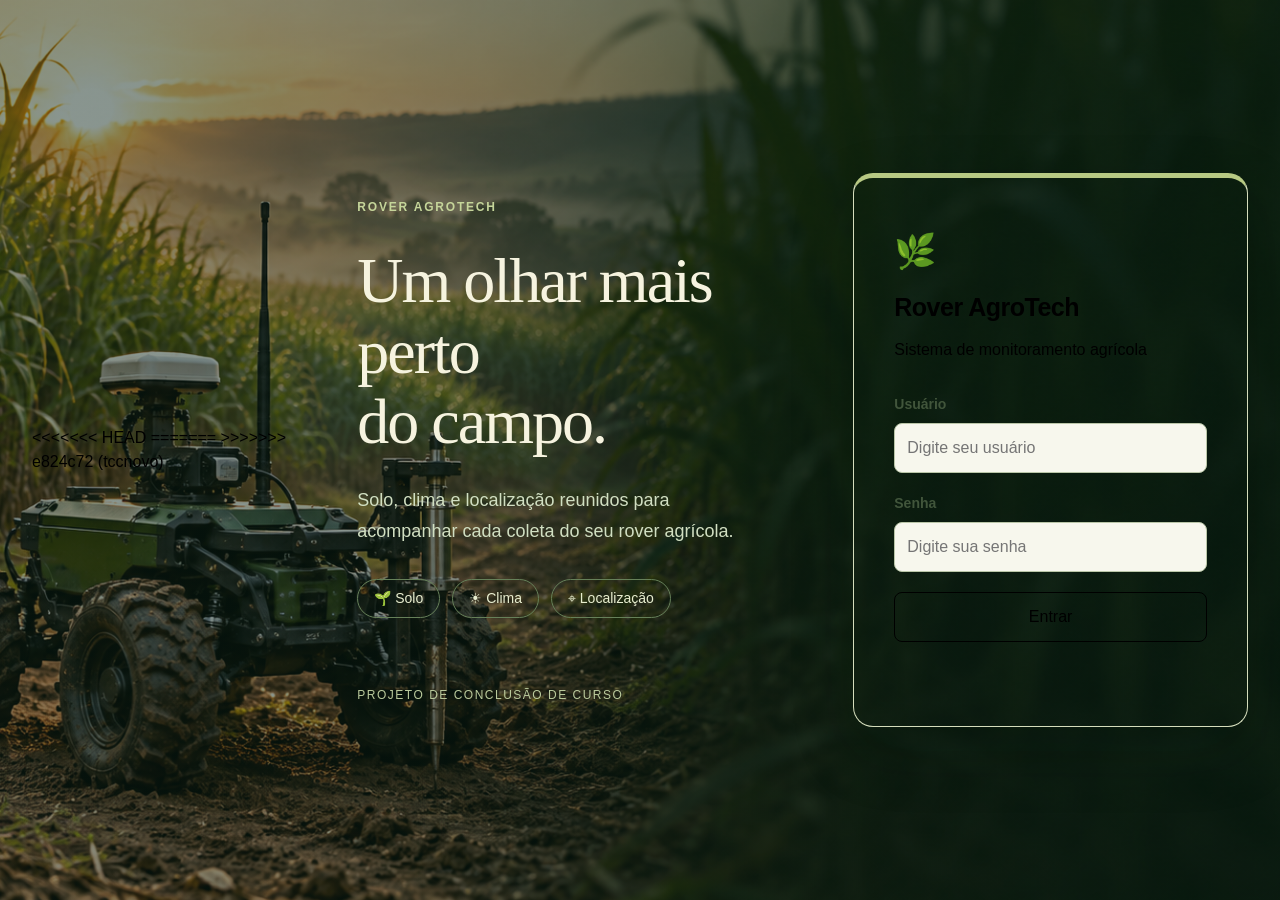
==== commit ac22bd42: "tccnovo" ====
--- a/dashboard/historico.html
+++ b/dashboard/historico.html
@@ -3,20 +3,24 @@
 <head>
     <meta charset="UTF-8">
     <meta name="viewport" content="width=device-width, initial-scale=1.0">
+    <title>Histórico | Rover AgroTech</title>
     <link rel="icon" href="favicon.svg" type="image/svg+xml">
-<title>Histórico | Rover AgroTech</title>
-    <link rel="stylesheet" href="css/global.css">
+<<<<<<< HEAD
+    <link rel="stylesheet" href="css/agro.css?v=20261001-4">
 </head>
 <body>
-
+=======
+    <link rel="stylesheet" href="css/global.css?v=20261002-8">
+</head>
+<body class="app-page">
+>>>>>>> e824c72 (tccnovo)
     <aside class="sidebar">
- <div class="sidebar-logo"><div class="logo-icon">🌿</div><div><h2>Rover</h2><span>AGROTECH</span></div></div>
+ <div class="sidebar-logo"><div class="logo-icon"><svg class="ui-icon" viewBox="0 0 24 24" fill="none" stroke="currentColor" stroke-width="1.7" stroke-linecap="round" stroke-linejoin="round" aria-hidden="true" focusable="false"><path d="M5 19C3 8 12 4 20 4c0 10-5 17-15 15Z"/><path d="m4 21 12-12"/></svg></div><div><h2>Rover</h2><span>AGROTECH</span></div></div>
  <div class="nav-caption">CENTRAL DO CAMPO</div>
- <nav class="menu" aria-label="Navegação principal"><a href="index.html" class="menu-item " ><span aria-hidden="true">▦</span>Visão geral</a><a href="rovers.html" class="menu-item " ><span aria-hidden="true">◈</span>Rovers</a><a href="historico.html" class="menu-item active" aria-current="page"><span aria-hidden="true">≋</span>Histórico</a><a href="localizacao.html" class="menu-item " ><span aria-hidden="true">⌖</span>Localização</a></nav>
+ <nav class="menu" aria-label="Navegação principal"><a href="index.html" class="menu-item " ><span aria-hidden="true"><svg class="ui-icon" viewBox="0 0 24 24" fill="none" stroke="currentColor" stroke-width="1.7" stroke-linecap="round" stroke-linejoin="round" aria-hidden="true" focusable="false"><rect x="3" y="3" width="7" height="7" rx="1.5"/><rect x="14" y="3" width="7" height="7" rx="1.5"/><rect x="3" y="14" width="7" height="7" rx="1.5"/><rect x="14" y="14" width="7" height="7" rx="1.5"/></svg></span>Visão geral</a><a href="rovers.html" class="menu-item " ><span aria-hidden="true"><svg class="ui-icon" viewBox="0 0 24 24" fill="none" stroke="currentColor" stroke-width="1.7" stroke-linecap="round" stroke-linejoin="round" aria-hidden="true" focusable="false"><path d="M4 16V9h12l4 7M4 12h15M10 9V5h4"/><circle cx="6" cy="17" r="3"/><circle cx="18" cy="17" r="3"/></svg></span>Rovers</a><a href="historico.html" class="menu-item active" aria-current="page"><span aria-hidden="true"><svg class="ui-icon" viewBox="0 0 24 24" fill="none" stroke="currentColor" stroke-width="1.7" stroke-linecap="round" stroke-linejoin="round" aria-hidden="true" focusable="false"><path d="M3 11a9 9 0 1 1 2 7M3 4v7h7M12 7v5l3 2"/></svg></span>Histórico</a><a href="localizacao.html" class="menu-item " ><span aria-hidden="true"><svg class="ui-icon" viewBox="0 0 24 24" fill="none" stroke="currentColor" stroke-width="1.7" stroke-linecap="round" stroke-linejoin="round" aria-hidden="true" focusable="false"><path d="M19 10c0 5-7 11-7 11S5 15 5 10a7 7 0 1 1 14 0Z"/><circle cx="12" cy="10" r="2.5"/></svg></span>Localização</a></nav>
  <div class="sidebar-note"><p>Monitoramento agrícola</p><small>Projeto Rover AgroTech · TCC</small></div>
  <div class="sidebar-footer"><button id="logoutButton">Sair da conta</button></div>
  </aside>
-
     <main class="main-content">
         <header class="topbar">
             <div>
@@ -26,62 +30,58 @@
             </div>
             <div class="status-indicator">Monitoramento agrícola</div>
         </header>
+        <div class="field-banner" aria-hidden="true"></div>
 
-        <section class="panel">
-            <div class="panel-header"><div><h2>Selecionar período</h2><p>Filtre as medições por rover e data.</p></div></div>
-            <div class="filters">
-                <div class="field">
-                    <label for="roverSelect">Rover</label>
-                    <select id="roverSelect"></select>
-                </div>
-
-                <div class="field">
-                    <label for="dataInicial">Data inicial</label>
-                    <input type="date" id="dataInicial">
-                </div>
-
-                <div class="field">
-                    <label for="dataFinal">Data final</label>
-                    <input type="date" id="dataFinal">
-                </div>
-
-                <button id="filtrarButton" class="primary-button">Filtrar</button>
-                <button id="limparButton" class="secondary-button">Limpar</button>
+        <section class="rover-selector">
+            <div>
+                <span class="section-label">Rover selecionado</span>
+                <h2>Histórico de coletas</h2>
             </div>
+            <select id="roverSelect" aria-label="Selecionar rover"></select>
         </section>
 
-        <section class="panel">
-            <div class="panel-header">
-                <div>
-                    <h2>Telemetrias</h2>
-                    <span id="totalRegistros">0 registros</span>
+        <section aria-labelledby="historyTitle">
+            <div class="section-header">
+                <h2 id="historyTitle">Medições do campo</h2>
+                <p>Consulte os dados recebidos no período escolhido.</p>
+            </div>
+            <div class="panel">
+                <div class="filters">
+                    <div class="field">
+                        <label for="dataInicial">Data inicial</label>
+                        <input type="date" id="dataInicial">
+                    </div>
+                    <div class="field">
+                        <label for="dataFinal">Data final</label>
+                        <input type="date" id="dataFinal">
+                    </div>
+                    <button id="filtrarButton" type="button" class="primary-button">Filtrar</button>
+                    <button id="limparButton" type="button" class="secondary-button">Limpar</button>
                 </div>
-                <button id="atualizarButton" class="secondary-button">Atualizar</button>
             </div>
-
-            <div id="mensagem" class="message" role="status" aria-live="polite"></div>
-
-            <div class="table-container">
-                <table aria-label="Histórico de telemetrias">
-                    <thead>
-                        <tr>
-                            <th>Data/Hora</th>
-                            <th>Temperatura</th>
-                            <th>Umidade do solo</th>
-                            <th>Umidade do ar</th>
-                            <th>Qualidade do ar</th>
-                            <th>RSSI LoRa</th>
-                            <th>Latitude</th>
-                            <th>Longitude</th>
-                        </tr>
-                    </thead>
-                    <tbody id="historicoBody"></tbody>
-                </table>
+            <div class="panel">
+                <div class="panel-header">
+                    <div><h2>Telemetrias</h2><span id="totalRegistros">0 registros</span></div>
+                    <button id="atualizarButton" type="button" class="secondary-button">Atualizar</button>
+                </div>
+                <div id="mensagem" class="message" role="status" aria-live="polite"></div>
+<<<<<<< HEAD
+                <div class="table-container">
+=======
+                <div class="table-container" tabindex="0" role="region" aria-label="Tabela de telemetrias com rolagem horizontal">
+>>>>>>> e824c72 (tccnovo)
+                    <table aria-label="Histórico de telemetrias">
+                        <thead><tr>
+                            <th>Data/Hora</th><th>Temperatura</th><th>Umidade do solo</th>
+                            <th>Umidade do ar</th><th>Qualidade do ar</th><th>RSSI LoRa</th>
+                            <th>Latitude</th><th>Longitude</th>
+                        </tr></thead>
+                        <tbody id="historicoBody"></tbody>
+                    </table>
+                </div>
             </div>
         </section>
     </main>
-
     <script src="js/historico.js"></script>
 </body>
 </html>
-
--- a/dashboard/css/agro.css
+++ b/dashboard/css/agro.css
@@ -0,0 +1,274 @@
+<<<<<<< HEAD
+:root {
+    --bg-main: #f3f1e8;
+    --bg-card: #fffef8;
+    --bg-card-hover: #eef2e5;
+    --border: #d8ddce;
+    --text-primary: #22372a;
+    --text-secondary: #52634f;
+    --text-muted: #61715b;
+    --green: #315e36;
+    --green-light: #456f3c;
+    --green-dark: #173e2c;
+    --shadow: 0 6px 24px #243c2110;
+}
+
+* { box-sizing: border-box; }
+html, body { margin: 0; padding: 0; min-height: 100%; }
+body {
+    background: var(--bg-main);
+    color: var(--text-primary);
+    font: 16px/1.5 "Segoe UI", Arial, sans-serif;
+}
+h1, h2, h3, p { margin: 0; }
+p { color: var(--text-secondary); }
+button, input, select { font: inherit; }
+button, a, input, select { touch-action: manipulation; }
+button { cursor: pointer; }
+a:focus-visible, button:focus-visible, input:focus-visible, select:focus-visible {
+    outline: 3px solid #a77b27;
+    outline-offset: 4px;
+}
+
+/* Navegação compartilhada */
+.sidebar {
+    position: fixed;
+    inset: 0 auto 0 0;
+    width: 244px;
+    min-height: 100vh;
+    padding: 32px 20px 22px;
+    display: flex;
+    flex-direction: column;
+    background: var(--green-dark);
+    color: #f5f5e7;
+    z-index: 1000;
+}
+.sidebar-logo { display: flex; align-items: center; gap: 12px; margin-bottom: 42px; padding: 0 8px; }
+.logo-icon {
+    width: 44px;
+    height: 44px;
+    flex: 0 0 44px;
+    border-radius: 12px;
+    display: grid;
+    place-items: center;
+    background: #d7e4a3;
+    font-size: 26px;
+}
+.sidebar-logo h2 { color: #fffef0; font-size: 24px; line-height: 1.1; letter-spacing: -.5px; }
+.sidebar-logo span { display: block; color: #c5d59a; font-size: 12px; letter-spacing: 2px; margin-top: 4px; }
+.nav-caption { color: #bacba7; font-size: 12px; font-weight: 600; letter-spacing: 1.6px; padding: 0 14px; margin-bottom: 14px; }
+.menu { display: flex; flex-direction: column; gap: 8px; }
+.menu-item {
+    display: flex;
+    align-items: center;
+    gap: 12px;
+    min-height: 49px;
+    padding: 12px 14px;
+    border-radius: 9px;
+    color: #dce5cd;
+    font-size: 15px;
+    font-weight: 500;
+    text-decoration: none;
+    transition: background .15s;
+}
+.menu-item span { width: 22px; font-size: 23px; text-align: center; }
+.menu-item:hover { background: #2a5037; color: #fff; }
+.menu-item.active { background: #d9e6a5; color: var(--green-dark); font-weight: 700; }
+.menu-item.active:hover { background: #e2edbe; }
+.sidebar-note { margin-top: auto; padding: 40px 12px 24px; }
+.sidebar-note p { color: #dce5cd; font-size: 14px; }
+.sidebar-note small { display: block; color: #bdcdb0; font-size: 12px; margin-top: 8px; }
+.sidebar-footer #logoutButton { width: 100%; height: 44px; background: transparent; border-color: #52714d; color: #dce5cd; }
+.sidebar-footer #logoutButton:hover { background: #2a5037; border-color: #a1b589; }
+
+/* Estrutura das páginas */
+.main-content { margin-left: 244px; padding: 36px clamp(20px, 3vw, 52px) 48px; min-height: 100vh; min-width: 0; }
+.topbar { display: flex; justify-content: space-between; align-items: center; gap: 20px; margin-bottom: 28px; }
+.topbar h1 { font-size: clamp(28px, 3vw, 38px); line-height: 1.2; font-weight: 650; letter-spacing: -1px; margin: 5px 0 8px; }
+.topbar p { font-size: 16px; }
+.eyebrow { color: #64774e; font-size: 12px; letter-spacing: 1.8px; font-weight: 650; }
+.status-indicator { background: #e8edda; color: #3d5737; border: 1px solid #ccd8b7; border-radius: 8px; padding: 9px 14px; font-size: 14px; white-space: nowrap; }
+.status-indicator > span { display: none; }
+.section-header { margin-bottom: 16px; }
+.section-header h2 { font-size: 22px; margin-bottom: 4px; }
+.section-header p, .panel-header p { font-size: 14px; }
+.panel, .status-card, .sensor-card, .rover-card {
+    background: var(--bg-card);
+    border: 1px solid var(--border);
+    border-radius: 12px;
+    box-shadow: var(--shadow);
+    min-width: 0;
+}
+.panel { padding: 24px; margin-bottom: 20px; }
+.panel-header { display: flex; justify-content: space-between; align-items: center; gap: 16px; margin-bottom: 20px; }
+.panel-header h2 { font-size: 21px; margin-bottom: 4px; }
+.panel-header span { color: var(--text-secondary); font-size: 14px; }
+.rover-selector {
+    display: flex;
+    align-items: center;
+    justify-content: space-between;
+    gap: 20px;
+    padding: 20px 24px;
+    min-height: 96px;
+    margin-bottom: 20px;
+    border: 1px solid #ced8b8;
+    border-radius: 12px;
+    background: #e8ecd8;
+}
+.rover-selector h2 { font-size: 24px; margin-top: 4px; }
+.section-label, .card-label { display: block; color: #53664b; font-size: 14px; }
+.rover-selector select { min-width: 200px; }
+button { min-height: 44px; padding: 10px 18px; border: 1px solid #bcc9ab; border-radius: 8px; background: var(--bg-card); color: #31523a; font-size: 14px; }
+button:hover { background: #eaf0da; border-color: #8caa73; }
+.primary-button, .login-button { background: var(--green); border-color: var(--green); color: var(--bg-card); }
+.primary-button:hover, .login-button:hover { background: #244b2c; border-color: #244b2c; }
+input, select { min-height: 44px; padding: 10px 12px; border: 1px solid #bac6a8; border-radius: 8px; background: var(--bg-card); color: var(--text-primary); font-size: 16px; }
+input:focus, select:focus { border-color: var(--green-light); }
+.field { display: flex; flex-direction: column; gap: 8px; min-width: 0; }
+.field label { color: #53664b; font-size: 14px; font-weight: 600; }
+.message { color: var(--text-secondary); font-size: 14px; margin-bottom: 16px; }
+.message:empty { display: none; }
+.loading, .empty-state { padding: 32px 20px; border: 1px solid var(--border); border-radius: 12px; background: var(--bg-card); color: var(--text-secondary); text-align: center; }
+
+/* Medições e gráficos */
+.rover-status, .location-info { display: grid; grid-template-columns: repeat(4, minmax(0, 1fr)); gap: 14px; margin-bottom: 30px; }
+.status-card { display: flex; align-items: center; gap: 12px; min-height: 94px; padding: 18px; }
+.status-card strong { display: block; font-size: 16px; overflow-wrap: anywhere; }
+.status-icon, .sensor-icon { width: 38px; height: 38px; flex: 0 0 38px; display: grid; place-items: center; background: #edf0df; border-radius: 10px; font-size: 20px; }
+.sensor-grid { display: grid; grid-template-columns: repeat(4, minmax(0, 1fr)); gap: 16px; margin: 18px 0 28px; }
+.sensor-card { padding: 22px; min-height: 176px; border-top: 4px solid #6d873c; }
+.sensor-card:nth-child(2) { border-top-color: #638f90; }
+.sensor-card:nth-child(3) { border-top-color: #bc8843; }
+.sensor-card:nth-child(4) { border-top-color: #869d5e; }
+.sensor-card-header { display: flex; align-items: center; gap: 10px; margin-bottom: 25px; }
+.sensor-title { color: #4f6149; font-size: 14px; font-weight: 600; }
+.sensor-value { color: #233d2a; font-size: 42px; line-height: 1; font-weight: 650; letter-spacing: -1px; }
+.sensor-value small { color: #60715b; font-size: 18px; font-weight: 500; letter-spacing: 0; }
+.bottom-grid { display: grid; grid-template-columns: minmax(0, 1fr) minmax(0, 1.15fr); gap: 20px; align-items: start; }
+.coordinates { display: grid; grid-template-columns: repeat(2, minmax(0, 1fr)); gap: 12px; }
+.coordinates div { background: #f0f2e6; border: 1px solid #dce2d1; border-radius: 8px; padding: 14px; }
+.coordinates span { display: block; color: #5b6e51; font-size: 14px; margin-bottom: 7px; }
+.coordinates strong { font-size: 16px; overflow-wrap: anywhere; }
+.history-charts { display: grid; grid-template-columns: repeat(2, minmax(0, 1fr)); gap: 12px; }
+.chart-box { padding: 16px; border: 1px solid #dce2d1; border-radius: 8px; }
+.chart-box:last-child { grid-column: 1 / -1; }
+.chart-box h3 { color: #4b6143; font-size: 14px; font-weight: 600; margin-bottom: 9px; }
+.chart-container { position: relative; height: 165px; }
+#map { width: 100%; height: 360px; margin-top: 16px; border-radius: 10px; border: 1px solid #dce2d1; background: #e9eddd; overflow: hidden; }
+.map-panel #map { height: 440px; }
+.location-coordinates { color: #53664b; font-size: 14px; }
+.leaflet-control-zoom a { background: var(--bg-card) !important; color: var(--text-primary) !important; }
+.leaflet-popup-content-wrapper, .leaflet-popup-tip { background: var(--bg-card); }
+.leaflet-popup-content, .leaflet-popup-content strong { color: #233d2a; }
+
+/* Rovers */
+.rovers-container { display: grid; grid-template-columns: repeat(auto-fit, minmax(min(100%, 280px), 1fr)); gap: 20px; }
+.rovers-container > .loading, .rovers-container > .empty-state { grid-column: 1 / -1; }
+.rover-card { padding: 24px; }
+.rover-card:hover { border-color: #b6c39d; }
+.rover-card-header { display: flex; justify-content: space-between; align-items: flex-start; gap: 12px; margin-bottom: 20px; }
+.rover-card-header h3 { font-size: 21px; }
+.rover-card-header small { color: var(--text-muted); font-size: 14px; }
+.rover-card .rover-status { display: inline-flex; align-items: center; gap: 6px; margin: 0; padding: 5px 10px; border-radius: 20px; background: #edf0df; color: #3f5936; font-size: 14px; white-space: nowrap; }
+.rover-card .rover-status.offline { background: #f2e8db; color: #845527; }
+.rover-info-item { display: flex; align-items: flex-start; justify-content: space-between; gap: 16px; padding: 14px 0; border-bottom: 1px solid #dce2d1; }
+.rover-info-item:last-child { border-bottom: 0; padding-bottom: 0; }
+.rover-info-item span { color: var(--text-secondary); font-size: 14px; }
+.rover-info-item strong { font-size: 14px; font-weight: 600; text-align: right; overflow-wrap: anywhere; }
+
+/* Histórico */
+.filters { display: flex; flex-wrap: wrap; align-items: flex-end; gap: 16px; }
+.filters .field { flex: 1 1 180px; }
+.table-container { width: 100%; overflow-x: auto; border: 1px solid var(--border); border-radius: 8px; }
+table { width: 100%; min-width: 1000px; border-collapse: collapse; }
+th, td { padding: 14px 12px; text-align: left; white-space: nowrap; font-size: 14px; border-bottom: 1px solid #e0e5d5; }
+th { background: #edf0df; color: #46583d; font-weight: 600; }
+td { color: #273c2a; }
+tbody tr:hover { background: #f0f3e7; }
+tbody tr:last-child td { border-bottom: 0; }
+
+/* Login */
+.login-page { display: flex; min-height: 100vh; align-items: center; justify-content: center; background: var(--green-dark); padding: 32px; }
+.login-container { display: grid; grid-template-columns: 1.15fr 1fr; gap: 72px; align-items: center; max-width: 1080px; width: 100%; }
+.login-intro { padding: 30px; }
+.login-intro .eyebrow { color: #c5d59a; }
+.login-intro h2 { font-family: Georgia, serif; font-weight: 400; font-size: clamp(40px, 5vw, 68px); line-height: 1.1; letter-spacing: -2px; color: #f6f3df; margin: 28px 0; }
+.login-intro p { color: #d1dfc2; max-width: 400px; font-size: 18px; line-height: 1.7; }
+.login-tags { display: flex; flex-wrap: wrap; gap: 12px; margin: 32px 0 64px; }
+.login-tags span { border: 1px solid #668059; color: #e7edcf; border-radius: 24px; padding: 8px 16px; font-size: 14px; }
+.login-intro small { color: #baca9c; font-size: 12px; letter-spacing: 1.5px; }
+.login-card { padding: 48px 40px; border-radius: 20px; background: var(--bg-card); border: 1px solid #d5ddbc; border-top: 5px solid #b7c983; box-shadow: 0 24px 64px #04170c30; }
+.logo span { display: block; font-size: 34px; margin-bottom: 12px; }
+.logo h1 { font-size: 25px; letter-spacing: -.5px; }
+.login-subtitle { font-size: 16px; margin: 12px 0 32px; }
+.input-group { margin-bottom: 20px; }
+.input-group label { display: block; font-size: 14px; font-weight: 600; color: #41553b; margin-bottom: 8px; }
+.input-group input { width: 100%; background: #f7f7ed; height: 50px; }
+.input-group input:focus { background: var(--bg-card); }
+.login-button { width: 100%; height: 50px; font-size: 16px; }
+.login-message { min-height: 20px; margin-top: 16px; text-align: center; font-size: 14px; }
+
+@media (min-width: 1500px) {
+    .main-content { max-width: 1800px; }
+    .chart-container { height: 190px; }
+}
+@media (max-width: 1150px) {
+    .rover-status, .sensor-grid, .location-info { grid-template-columns: repeat(2, minmax(0, 1fr)); }
+    .bottom-grid { grid-template-columns: 1fr; }
+    .login-container { gap: 30px; }
+}
+@media (max-width: 760px) {
+    .sidebar { position: relative; inset: auto; width: 100%; min-height: 0; padding: 20px 18px; }
+    .sidebar-logo { margin-bottom: 18px; padding: 0; }
+    .nav-caption, .sidebar-note { display: none; }
+    .menu { display: grid; grid-template-columns: repeat(4, minmax(0, 1fr)); gap: 5px; }
+    .menu-item { flex-direction: column; justify-content: center; gap: 4px; min-height: 44px; min-width: 0; padding: 8px 4px; font-size: 14px; }
+    .menu-item span { font-size: 20px; }
+    .sidebar-footer { margin-top: 12px; }
+    .sidebar-footer #logoutButton { width: auto; height: 36px; min-height: 36px; padding: 0 14px; }
+    .main-content { margin-left: 0; padding: 24px 18px 40px; }
+    .topbar { flex-direction: column; align-items: flex-start; gap: 14px; margin-bottom: 24px; }
+    .topbar h1 { font-size: 32px; }
+    .rover-selector { flex-direction: column; align-items: stretch; padding: 18px; }
+    .rover-selector select { width: 100%; min-width: 0; }
+    .sensor-grid, .rover-status, .location-info { gap: 12px; }
+    .sensor-card { padding: 16px; min-height: 160px; }
+    .sensor-card-header { flex-direction: column; align-items: flex-start; margin-bottom: 18px; }
+    .sensor-value { font-size: 36px; }
+    .status-card { flex-direction: column; align-items: flex-start; padding: 14px; }
+    .history-charts { grid-template-columns: 1fr; }
+    .chart-box:last-child { grid-column: auto; }
+    .panel { padding: 18px; }
+    .panel-header { flex-wrap: wrap; }
+    .coordinates { grid-template-columns: 1fr; }
+    .map-panel #map { height: 360px; }
+    .filters { flex-direction: column; align-items: stretch; }
+    .filters .field { flex: none; width: 100%; }
+    .rover-card { padding: 20px; }
+    .login-page { padding: 24px 18px; }
+    .login-container { grid-template-columns: 1fr; gap: 24px; max-width: 500px; }
+    .login-intro { padding: 10px 4px; }
+    .login-intro h2 { font-size: 40px; margin: 18px 0; }
+    .login-intro p { font-size: 16px; }
+    .login-tags { margin: 20px 0; }
+    .login-intro small { display: none; }
+    .login-card { padding: 30px 24px; }
+}
+@media (max-width: 380px) {
+    .sensor-grid, .rover-status, .location-info { grid-template-columns: 1fr; }
+    .menu-item { font-size: 12px; }
+    .menu-item span { font-size: 18px; }
+    .sensor-card-header { flex-direction: row; }
+    .rover-card-header { flex-wrap: wrap; }
+}
+@media (prefers-reduced-motion: reduce) {
+    * { transition: none !important; scroll-behavior: auto !important; }
+}
+
+/* Cartões de equipamento seguem os cartões de medição do dashboard. */
+.rover-card { border-top: 4px solid #6d873c; }
+.rover-card-header { min-height: 54px; }
+=======
+/* Compatibilidade: os estilos compartilhados ficam em global.css. */
+@import url("global.css?v=20261002-1");
+>>>>>>> e824c72 (tccnovo)
--- a/dashboard/css/global.css
+++ b/dashboard/css/global.css
@@ -1,3 +1,6 @@
+<<<<<<< HEAD
+@import url("agro.css?v=20261001-4");
+=======
 :root {
     --bg-main: #f3f1e8;
     --bg-card: #fffef8;
@@ -163,7 +166,7 @@
 /* Rovers */
 .rovers-container { display: grid; grid-template-columns: repeat(auto-fit, minmax(min(100%, 280px), 1fr)); gap: 20px; }
 .rovers-container > .loading, .rovers-container > .empty-state { grid-column: 1 / -1; }
-.rover-card { padding: 24px; }
+.rover-card { padding: 24px; cursor: pointer; }
 .rover-card:hover { border-color: #b6c39d; }
 .rover-card-header { display: flex; justify-content: space-between; align-items: flex-start; gap: 12px; margin-bottom: 20px; }
 .rover-card-header h3 { font-size: 21px; }
@@ -187,7 +190,18 @@
 tbody tr:last-child td { border-bottom: 0; }
 
 /* Login */
-.login-page { display: flex; min-height: 100vh; align-items: center; justify-content: center; background: var(--green-dark); padding: 32px; }
+.login-page {
+    display: flex;
+    min-height: 100vh;
+    align-items: center;
+    justify-content: center;
+    padding: 32px;
+    background-color: var(--green-dark);
+    background-image: linear-gradient(rgba(11, 36, 24, .48), rgba(11, 36, 24, .48)), url("../imgs/loginagrotech.png");
+    background-size: cover;
+    background-position: center;
+    background-repeat: no-repeat;
+}
 .login-container { display: grid; grid-template-columns: 1.15fr 1fr; gap: 72px; align-items: center; max-width: 1080px; width: 100%; }
 .login-intro { padding: 30px; }
 .login-intro .eyebrow { color: #c5d59a; }
@@ -263,3 +277,153 @@
 @media (prefers-reduced-motion: reduce) {
     * { transition: none !important; scroll-behavior: auto !important; }
 }
+
+/* Cartões de equipamento seguem os cartões de medição do dashboard. */
+.rover-card { border-top: 4px solid #6d873c; }
+.rover-card-header { min-height: 54px; }
+
+/* Ajustes comuns de leitura e uso em todas as telas. */
+.sidebar { overflow-y: auto; }
+.topbar > div:first-child, .rover-selector > div, .rover-card-header > div,
+.status-card > div { min-width: 0; }
+.topbar h1, .rover-selector h2, .rover-card-header h3 { overflow-wrap: anywhere; }
+button:disabled, input:disabled, select:disabled { opacity: .65; cursor: not-allowed; }
+.secondary-button { background: var(--bg-card); color: var(--green); }
+.rover-card .rover-status.online { background: #e3edda; color: #315e36; }
+.rover-card .rover-status { flex-shrink: 0; }
+.table-container:focus-visible { outline: 3px solid #a77b27; outline-offset: 4px; }
+.chart-container canvas { max-width: 100%; }
+
+@media (min-width: 761px) and (max-width: 1000px) {
+    .topbar { flex-wrap: wrap; }
+    .status-card { padding: 14px; }
+    .sensor-card { padding: 18px; }
+}
+@media (max-width: 760px) {
+    .menu-item { text-align: center; overflow-wrap: anywhere; }
+    .status-indicator { white-space: normal; }
+    .eyebrow { display: inline-block; overflow-wrap: anywhere; }
+    .rover-card-header { flex-wrap: wrap; }
+    .rover-selector > button { width: 100%; }
+    .table-container { overscroll-behavior-x: contain; }
+}
+
+/* Cadastro de rovers com o visual compartilhado. */
+.rover-actions { display: flex; flex-wrap: wrap; justify-content: flex-end; gap: 12px; }
+.rover-modal {
+    width: min(520px, calc(100% - 36px));
+    max-height: calc(100vh - 36px);
+    overflow-y: auto;
+    padding: 24px;
+    border: 1px solid var(--border);
+    border-radius: 12px;
+    background: var(--bg-card);
+    color: var(--text-primary);
+    box-shadow: var(--shadow);
+}
+.rover-modal::backdrop { background: rgba(0, 0, 0, .65); }
+.rover-modal p, .rover-modal .field { margin-bottom: 20px; }
+.rover-modal small { color: var(--text-secondary); }
+.rover-modal input { width: 100%; }
+.rover-modal .message { white-space: pre-line; overflow-wrap: anywhere; }
+.message[data-type="error"] { color: #923424; }
+.message[data-type="success"] { color: var(--green); }
+.rover-card .rover-status.unconfirmed { white-space: normal; }
+@media (max-width: 760px) {
+    .rover-actions { width: 100%; }
+    .rover-actions button { flex: 1 1 140px; }
+    .rover-modal { padding: 18px; }
+}
+
+/* Tema compartilhado das quatro paginas de monitoramento. */
+.app-page {
+    --bg-main: #F5F7F6;
+    --bg-card: #FFFFFF;
+    --bg-card-hover: #F0F5F2;
+    --border: #E1E8E4;
+    --text-primary: #123B2A;
+    --text-secondary: #626F68;
+    --text-muted: #748079;
+    --green: #246348;
+    --green-light: #3B7D5E;
+    --shadow: 0 3px 14px rgba(18, 59, 42, .045);
+}
+.ui-icon { display: inline-block; width: 22px; height: 22px; flex: 0 0 22px; vertical-align: middle; }
+.app-page .main-content { padding-top: 26px; }
+.app-page .topbar { margin-bottom: 18px; }
+.app-page .topbar h1 { font-size: clamp(26px, 2.5vw, 34px); letter-spacing: -.7px; }
+.app-page .topbar h1, .app-page .section-header h2,
+.app-page .panel-header h2, .app-page .rover-selector h2,
+.app-page .rover-card-header h3 { color: #123B2A; }
+.app-page .eyebrow { color: #567565; letter-spacing: 1.3px; }
+.app-page .topbar p { font-size: 14px; }
+.app-page .field-banner {
+    height: 88px;
+    margin-bottom: 18px;
+    border-radius: 12px;
+    background: linear-gradient(90deg, rgba(9, 30, 19, .38), rgba(9, 30, 19, .12)), url("../imgs/agrotch.png") center 58% / cover no-repeat;
+    border: 1px solid var(--border);
+}
+.app-page .logo-icon { background: #DDEEE4; color: #123B2A; }
+.app-page .logo-icon .ui-icon { width: 28px; height: 28px; }
+.app-page .menu-item.active { background: #DDEEE4; }
+.app-page .menu-item.active:hover { background: #E8F4ED; }
+.app-page .status-indicator { background: #EDF5F0; color: #315F46; border-color: #DCE9E1; }
+.app-page .rover-selector { padding: 12px 20px; min-height: 72px; gap: 16px; background: #FFFFFF; border-color: var(--border); box-shadow: var(--shadow); margin-bottom: 18px; }
+.app-page .rover-selector h2 { font-size: 20px; margin-top: 2px; }
+.app-page .section-label, .app-page .card-label,
+.app-page .field label, .app-page .sensor-title { color: var(--text-secondary); }
+.app-page .rover-status { margin-bottom: 22px; }
+.app-page .status-card { min-height: 82px; padding: 16px; }
+.app-page .status-icon, .app-page .sensor-icon { background: #EDF5F0; color: #246348; width: 36px; height: 36px; flex-basis: 36px; }
+.app-page .sensor-grid { margin: 14px 0 22px; gap: 14px; }
+.app-page .sensor-card { padding: 18px 20px; min-height: 148px; border-top-width: 3px; border-top-color: #4F896A; }
+.app-page .sensor-card:nth-child(2) { border-top-color: #669CA4; }
+.app-page .sensor-card:nth-child(3) { border-top-color: #B49565; }
+.app-page .sensor-card:nth-child(4) { border-top-color: #7D96A2; }
+.app-page .sensor-card-header { margin-bottom: 20px; }
+.app-page .sensor-value { color: #123B2A; font-size: 38px; }
+.app-page .sensor-value small { color: var(--text-secondary); }
+.app-page .panel { padding: 20px; margin-bottom: 18px; }
+.app-page .panel-header { margin-bottom: 16px; }
+.app-page .section-header h2, .app-page .panel-header h2 { font-size: 20px; }
+.app-page .coordinates div { background: #F5F8F6; border-color: var(--border); }
+.app-page .coordinates span, .app-page .location-coordinates,
+.app-page .chart-box h3 { color: var(--text-secondary); }
+.app-page .chart-box { background: #FFFFFF; border-color: var(--border); }
+.app-page .chart-box h3 { display: flex; align-items: center; gap: 8px; }
+.app-page .chart-box h3 .ui-icon { width: 18px; height: 18px; flex-basis: 18px; }
+.app-page #map { border-color: var(--border); background: #EDF2EF; }
+.app-page button, .app-page input, .app-page select { border-color: #D5DFD9; }
+.app-page button:hover { background: #EDF5F0; border-color: #A2BCAD; }
+.app-page .primary-button { background: var(--green); border-color: var(--green); color: #FFFFFF; }
+.app-page .primary-button:hover { background: #194F37; border-color: #194F37; }
+.app-page .sidebar-footer #logoutButton { border-color: #52714D; }
+.app-page .sidebar-footer #logoutButton:hover { background: #2A5037; }
+.app-page .rover-card { border-top: 3px solid #4F896A; }
+.app-page .rover-card:hover { border-color: #A2BCAD; }
+.app-page .rover-card .rover-status { margin: 0; background: #F0F3F1; color: #626F68; }
+.app-page .rover-info-item { border-color: var(--border); }
+.app-page .rover-info-item > span { display: inline-flex; align-items: center; gap: 8px; }
+.app-page th { background: #F1F6F3; color: #355444; }
+.app-page td { color: #34483D; }
+.app-page th, .app-page td { border-bottom-color: var(--border); }
+.app-page tbody tr:hover { background: #F7FAF8; }
+.app-page .loading, .app-page .empty-state { background: #FFFFFF; }
+@media (max-width: 1150px) {
+    .app-page .sensor-card { padding: 18px; }
+}
+@media (max-width: 760px) {
+    .app-page .main-content { padding: 20px 16px 32px; }
+    .app-page .topbar { gap: 12px; }
+    .app-page .field-banner { height: 68px; margin-bottom: 16px; }
+    .app-page .rover-selector { padding: 12px 16px; gap: 10px; }
+    .app-page .rover-selector select { min-width: 0; max-width: 100%; }
+    .app-page .rover-status { gap: 10px; }
+    .app-page .sensor-grid { gap: 10px; }
+    .app-page .sensor-card { min-height: 140px; padding: 16px; }
+    .app-page .sensor-value { font-size: 32px; }
+    .app-page .panel { padding: 16px; }
+    .app-page .status-card strong { font-size: 14px; }
+}
+>>>>>>> e824c72 (tccnovo)
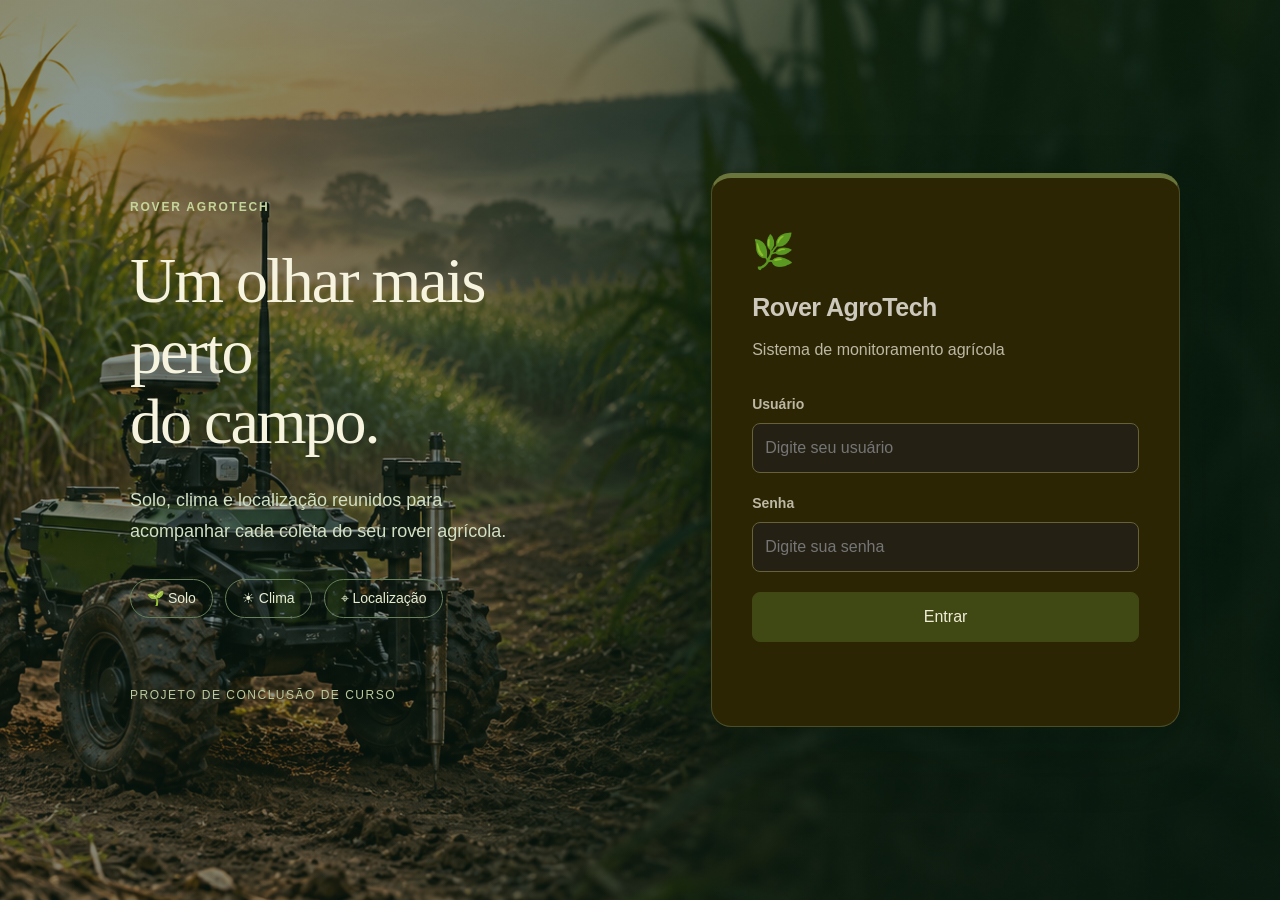
==== commit b92284e1: "tccnovo" ====
--- a/dashboard/historico.html
+++ b/dashboard/historico.html
@@ -5,15 +5,9 @@
     <meta name="viewport" content="width=device-width, initial-scale=1.0">
     <title>Histórico | Rover AgroTech</title>
     <link rel="icon" href="favicon.svg" type="image/svg+xml">
-<<<<<<< HEAD
-    <link rel="stylesheet" href="css/agro.css?v=20261001-4">
+    <link rel="stylesheet" href="css/agro.css?v=20261002-olive-1">
 </head>
 <body>
-=======
-    <link rel="stylesheet" href="css/global.css?v=20261002-8">
-</head>
-<body class="app-page">
->>>>>>> e824c72 (tccnovo)
     <aside class="sidebar">
  <div class="sidebar-logo"><div class="logo-icon"><svg class="ui-icon" viewBox="0 0 24 24" fill="none" stroke="currentColor" stroke-width="1.7" stroke-linecap="round" stroke-linejoin="round" aria-hidden="true" focusable="false"><path d="M5 19C3 8 12 4 20 4c0 10-5 17-15 15Z"/><path d="m4 21 12-12"/></svg></div><div><h2>Rover</h2><span>AGROTECH</span></div></div>
  <div class="nav-caption">CENTRAL DO CAMPO</div>
@@ -65,11 +59,7 @@
                     <button id="atualizarButton" type="button" class="secondary-button">Atualizar</button>
                 </div>
                 <div id="mensagem" class="message" role="status" aria-live="polite"></div>
-<<<<<<< HEAD
                 <div class="table-container">
-=======
-                <div class="table-container" tabindex="0" role="region" aria-label="Tabela de telemetrias com rolagem horizontal">
->>>>>>> e824c72 (tccnovo)
                     <table aria-label="Histórico de telemetrias">
                         <thead><tr>
                             <th>Data/Hora</th><th>Temperatura</th><th>Umidade do solo</th>
--- a/dashboard/css/agro.css
+++ b/dashboard/css/agro.css
@@ -1,16 +1,15 @@
-<<<<<<< HEAD
 :root {
-    --bg-main: #f3f1e8;
-    --bg-card: #fffef8;
-    --bg-card-hover: #eef2e5;
-    --border: #d8ddce;
-    --text-primary: #22372a;
-    --text-secondary: #52634f;
-    --text-muted: #61715b;
-    --green: #315e36;
-    --green-light: #456f3c;
-    --green-dark: #173e2c;
-    --shadow: 0 6px 24px #243c2110;
+    --bg-main: #242114;
+    --bg-card: #2b2504;
+    --bg-card-hover: #34300d;
+    --border: #4b4d26;
+    --text-primary: #ccc8bc;
+    --text-secondary: #bdb8a4;
+    --text-muted: #b3b09b;
+    --green: #404914;
+    --green-light: #596329;
+    --green-dark: #123326;
+    --shadow: 0 6px 24px #00000018;
 }
 
 * { box-sizing: border-box; }
@@ -51,7 +50,7 @@
     border-radius: 12px;
     display: grid;
     place-items: center;
-    background: #d7e4a3;
+    background: #404914;
     font-size: 26px;
 }
 .sidebar-logo h2 { color: #fffef0; font-size: 24px; line-height: 1.1; letter-spacing: -.5px; }
@@ -73,8 +72,8 @@
 }
 .menu-item span { width: 22px; font-size: 23px; text-align: center; }
 .menu-item:hover { background: #2a5037; color: #fff; }
-.menu-item.active { background: #d9e6a5; color: var(--green-dark); font-weight: 700; }
-.menu-item.active:hover { background: #e2edbe; }
+.menu-item.active { background: #404914; color: var(--green-dark); font-weight: 700; }
+.menu-item.active:hover { background: #4d5720; }
 .sidebar-note { margin-top: auto; padding: 40px 12px 24px; }
 .sidebar-note p { color: #dce5cd; font-size: 14px; }
 .sidebar-note small { display: block; color: #bdcdb0; font-size: 12px; margin-top: 8px; }
@@ -86,8 +85,8 @@
 .topbar { display: flex; justify-content: space-between; align-items: center; gap: 20px; margin-bottom: 28px; }
 .topbar h1 { font-size: clamp(28px, 3vw, 38px); line-height: 1.2; font-weight: 650; letter-spacing: -1px; margin: 5px 0 8px; }
 .topbar p { font-size: 16px; }
-.eyebrow { color: #64774e; font-size: 12px; letter-spacing: 1.8px; font-weight: 650; }
-.status-indicator { background: #e8edda; color: #3d5737; border: 1px solid #ccd8b7; border-radius: 8px; padding: 9px 14px; font-size: 14px; white-space: nowrap; }
+.eyebrow { color: #b3b09b; font-size: 12px; letter-spacing: 1.8px; font-weight: 650; }
+.status-indicator { background: #292b15; color: #bdb8a4; border: 1px solid #4b5328; border-radius: 8px; padding: 9px 14px; font-size: 14px; white-space: nowrap; }
 .status-indicator > span { display: none; }
 .section-header { margin-bottom: 16px; }
 .section-header h2 { font-size: 22px; margin-bottom: 4px; }
@@ -111,21 +110,21 @@
     padding: 20px 24px;
     min-height: 96px;
     margin-bottom: 20px;
-    border: 1px solid #ced8b8;
+    border: 1px solid #4b5328;
     border-radius: 12px;
-    background: #e8ecd8;
+    background: #292b15;
 }
 .rover-selector h2 { font-size: 24px; margin-top: 4px; }
-.section-label, .card-label { display: block; color: #53664b; font-size: 14px; }
+.section-label, .card-label { display: block; color: #bdb8a4; font-size: 14px; }
 .rover-selector select { min-width: 200px; }
-button { min-height: 44px; padding: 10px 18px; border: 1px solid #bcc9ab; border-radius: 8px; background: var(--bg-card); color: #31523a; font-size: 14px; }
-button:hover { background: #eaf0da; border-color: #8caa73; }
+button { min-height: 44px; padding: 10px 18px; border: 1px solid #66613a; border-radius: 8px; background: var(--bg-card); color: #ccc8bc; font-size: 14px; }
+button:hover { background: #34300d; border-color: #8caa73; }
 .primary-button, .login-button { background: var(--green); border-color: var(--green); color: var(--bg-card); }
-.primary-button:hover, .login-button:hover { background: #244b2c; border-color: #244b2c; }
-input, select { min-height: 44px; padding: 10px 12px; border: 1px solid #bac6a8; border-radius: 8px; background: var(--bg-card); color: var(--text-primary); font-size: 16px; }
+.primary-button:hover, .login-button:hover { background: #596329; border-color: #596329; }
+input, select { min-height: 44px; padding: 10px 12px; border: 1px solid #66613a; border-radius: 8px; background: var(--bg-card); color: var(--text-primary); font-size: 16px; }
 input:focus, select:focus { border-color: var(--green-light); }
 .field { display: flex; flex-direction: column; gap: 8px; min-width: 0; }
-.field label { color: #53664b; font-size: 14px; font-weight: 600; }
+.field label { color: #bdb8a4; font-size: 14px; font-weight: 600; }
 .message { color: var(--text-secondary); font-size: 14px; margin-bottom: 16px; }
 .message:empty { display: none; }
 .loading, .empty-state { padding: 32px 20px; border: 1px solid var(--border); border-radius: 12px; background: var(--bg-card); color: var(--text-secondary); text-align: center; }
@@ -134,32 +133,32 @@
 .rover-status, .location-info { display: grid; grid-template-columns: repeat(4, minmax(0, 1fr)); gap: 14px; margin-bottom: 30px; }
 .status-card { display: flex; align-items: center; gap: 12px; min-height: 94px; padding: 18px; }
 .status-card strong { display: block; font-size: 16px; overflow-wrap: anywhere; }
-.status-icon, .sensor-icon { width: 38px; height: 38px; flex: 0 0 38px; display: grid; place-items: center; background: #edf0df; border-radius: 10px; font-size: 20px; }
+.status-icon, .sensor-icon { width: 38px; height: 38px; flex: 0 0 38px; display: grid; place-items: center; background: #292b15; border-radius: 10px; font-size: 20px; }
 .sensor-grid { display: grid; grid-template-columns: repeat(4, minmax(0, 1fr)); gap: 16px; margin: 18px 0 28px; }
 .sensor-card { padding: 22px; min-height: 176px; border-top: 4px solid #6d873c; }
-.sensor-card:nth-child(2) { border-top-color: #638f90; }
-.sensor-card:nth-child(3) { border-top-color: #bc8843; }
-.sensor-card:nth-child(4) { border-top-color: #869d5e; }
+.sensor-card:nth-child(2) { border-top-color: #716d4a; }
+.sensor-card:nth-child(3) { border-top-color: #89702c; }
+.sensor-card:nth-child(4) { border-top-color: #69753a; }
 .sensor-card-header { display: flex; align-items: center; gap: 10px; margin-bottom: 25px; }
-.sensor-title { color: #4f6149; font-size: 14px; font-weight: 600; }
-.sensor-value { color: #233d2a; font-size: 42px; line-height: 1; font-weight: 650; letter-spacing: -1px; }
-.sensor-value small { color: #60715b; font-size: 18px; font-weight: 500; letter-spacing: 0; }
+.sensor-title { color: #bdb8a4; font-size: 14px; font-weight: 600; }
+.sensor-value { color: #ccc8bc; font-size: 42px; line-height: 1; font-weight: 650; letter-spacing: -1px; }
+.sensor-value small { color: #bdb8a4; font-size: 18px; font-weight: 500; letter-spacing: 0; }
 .bottom-grid { display: grid; grid-template-columns: minmax(0, 1fr) minmax(0, 1.15fr); gap: 20px; align-items: start; }
 .coordinates { display: grid; grid-template-columns: repeat(2, minmax(0, 1fr)); gap: 12px; }
-.coordinates div { background: #f0f2e6; border: 1px solid #dce2d1; border-radius: 8px; padding: 14px; }
-.coordinates span { display: block; color: #5b6e51; font-size: 14px; margin-bottom: 7px; }
+.coordinates div { background: #292b15; border: 1px solid #4b4d26; border-radius: 8px; padding: 14px; }
+.coordinates span { display: block; color: #bdb8a4; font-size: 14px; margin-bottom: 7px; }
 .coordinates strong { font-size: 16px; overflow-wrap: anywhere; }
 .history-charts { display: grid; grid-template-columns: repeat(2, minmax(0, 1fr)); gap: 12px; }
-.chart-box { padding: 16px; border: 1px solid #dce2d1; border-radius: 8px; }
+.chart-box { padding: 16px; border: 1px solid #4b4d26; border-radius: 8px; }
 .chart-box:last-child { grid-column: 1 / -1; }
-.chart-box h3 { color: #4b6143; font-size: 14px; font-weight: 600; margin-bottom: 9px; }
+.chart-box h3 { color: #bdb8a4; font-size: 14px; font-weight: 600; margin-bottom: 9px; }
 .chart-container { position: relative; height: 165px; }
-#map { width: 100%; height: 360px; margin-top: 16px; border-radius: 10px; border: 1px solid #dce2d1; background: #e9eddd; overflow: hidden; }
+#map { width: 100%; height: 360px; margin-top: 16px; border-radius: 10px; border: 1px solid #4b4d26; background: #292b15; overflow: hidden; }
 .map-panel #map { height: 440px; }
-.location-coordinates { color: #53664b; font-size: 14px; }
+.location-coordinates { color: #bdb8a4; font-size: 14px; }
 .leaflet-control-zoom a { background: var(--bg-card) !important; color: var(--text-primary) !important; }
 .leaflet-popup-content-wrapper, .leaflet-popup-tip { background: var(--bg-card); }
-.leaflet-popup-content, .leaflet-popup-content strong { color: #233d2a; }
+.leaflet-popup-content, .leaflet-popup-content strong { color: #ccc8bc; }
 
 /* Rovers */
 .rovers-container { display: grid; grid-template-columns: repeat(auto-fit, minmax(min(100%, 280px), 1fr)); gap: 20px; }
@@ -169,9 +168,9 @@
 .rover-card-header { display: flex; justify-content: space-between; align-items: flex-start; gap: 12px; margin-bottom: 20px; }
 .rover-card-header h3 { font-size: 21px; }
 .rover-card-header small { color: var(--text-muted); font-size: 14px; }
-.rover-card .rover-status { display: inline-flex; align-items: center; gap: 6px; margin: 0; padding: 5px 10px; border-radius: 20px; background: #edf0df; color: #3f5936; font-size: 14px; white-space: nowrap; }
-.rover-card .rover-status.offline { background: #f2e8db; color: #845527; }
-.rover-info-item { display: flex; align-items: flex-start; justify-content: space-between; gap: 16px; padding: 14px 0; border-bottom: 1px solid #dce2d1; }
+.rover-card .rover-status { display: inline-flex; align-items: center; gap: 6px; margin: 0; padding: 5px 10px; border-radius: 20px; background: #292b15; color: #c3ca9e; font-size: 14px; white-space: nowrap; }
+.rover-card .rover-status.offline { background: #3d2e16; color: #d7b783; }
+.rover-info-item { display: flex; align-items: flex-start; justify-content: space-between; gap: 16px; padding: 14px 0; border-bottom: 1px solid #4b4d26; }
 .rover-info-item:last-child { border-bottom: 0; padding-bottom: 0; }
 .rover-info-item span { color: var(--text-secondary); font-size: 14px; }
 .rover-info-item strong { font-size: 14px; font-weight: 600; text-align: right; overflow-wrap: anywhere; }
@@ -181,14 +180,14 @@
 .filters .field { flex: 1 1 180px; }
 .table-container { width: 100%; overflow-x: auto; border: 1px solid var(--border); border-radius: 8px; }
 table { width: 100%; min-width: 1000px; border-collapse: collapse; }
-th, td { padding: 14px 12px; text-align: left; white-space: nowrap; font-size: 14px; border-bottom: 1px solid #e0e5d5; }
-th { background: #edf0df; color: #46583d; font-weight: 600; }
-td { color: #273c2a; }
-tbody tr:hover { background: #f0f3e7; }
+th, td { padding: 14px 12px; text-align: left; white-space: nowrap; font-size: 14px; border-bottom: 1px solid #4b4d26; }
+th { background: #292b15; color: #ccc8bc; font-weight: 600; }
+td { color: #ccc8bc; }
+tbody tr:hover { background: #34300d; }
 tbody tr:last-child td { border-bottom: 0; }
 
 /* Login */
-.login-page { display: flex; min-height: 100vh; align-items: center; justify-content: center; background: var(--green-dark); padding: 32px; }
+.login-page { display: flex; min-height: 100vh; align-items: center; justify-content: center; background: linear-gradient(rgba(11, 36, 24, .48), rgba(11, 36, 24, .48)), url("../imgs/loginagrotech.png") center / cover no-repeat; background-color: var(--green-dark); padding: 32px; }
 .login-container { display: grid; grid-template-columns: 1.15fr 1fr; gap: 72px; align-items: center; max-width: 1080px; width: 100%; }
 .login-intro { padding: 30px; }
 .login-intro .eyebrow { color: #c5d59a; }
@@ -197,13 +196,13 @@
 .login-tags { display: flex; flex-wrap: wrap; gap: 12px; margin: 32px 0 64px; }
 .login-tags span { border: 1px solid #668059; color: #e7edcf; border-radius: 24px; padding: 8px 16px; font-size: 14px; }
 .login-intro small { color: #baca9c; font-size: 12px; letter-spacing: 1.5px; }
-.login-card { padding: 48px 40px; border-radius: 20px; background: var(--bg-card); border: 1px solid #d5ddbc; border-top: 5px solid #b7c983; box-shadow: 0 24px 64px #04170c30; }
+.login-card { padding: 48px 40px; border-radius: 20px; background: var(--bg-card); border: 1px solid #4b4d26; border-top: 5px solid #69753a; box-shadow: 0 24px 64px #04170c30; }
 .logo span { display: block; font-size: 34px; margin-bottom: 12px; }
 .logo h1 { font-size: 25px; letter-spacing: -.5px; }
 .login-subtitle { font-size: 16px; margin: 12px 0 32px; }
 .input-group { margin-bottom: 20px; }
-.input-group label { display: block; font-size: 14px; font-weight: 600; color: #41553b; margin-bottom: 8px; }
-.input-group input { width: 100%; background: #f7f7ed; height: 50px; }
+.input-group label { display: block; font-size: 14px; font-weight: 600; color: #bdb8a4; margin-bottom: 8px; }
+.input-group input { width: 100%; background: #242114; height: 50px; }
 .input-group input:focus { background: var(--bg-card); }
 .login-button { width: 100%; height: 50px; font-size: 16px; }
 .login-message { min-height: 20px; margin-top: 16px; text-align: center; font-size: 14px; }
@@ -268,7 +267,9 @@
 /* Cartões de equipamento seguem os cartões de medição do dashboard. */
 .rover-card { border-top: 4px solid #6d873c; }
 .rover-card-header { min-height: 54px; }
-=======
-/* Compatibilidade: os estilos compartilhados ficam em global.css. */
-@import url("global.css?v=20261002-1");
->>>>>>> e824c72 (tccnovo)
+
+/* Paleta compartilhada: verde escuro, oliva e bege. */
+.logo-icon { color: #e2dfb7; }
+.menu-item.active { color: #ccc8bc; }
+.primary-button, .login-button { color: #f0ecd7; }
+.status-icon, .sensor-icon { color: #ccc8bc; }
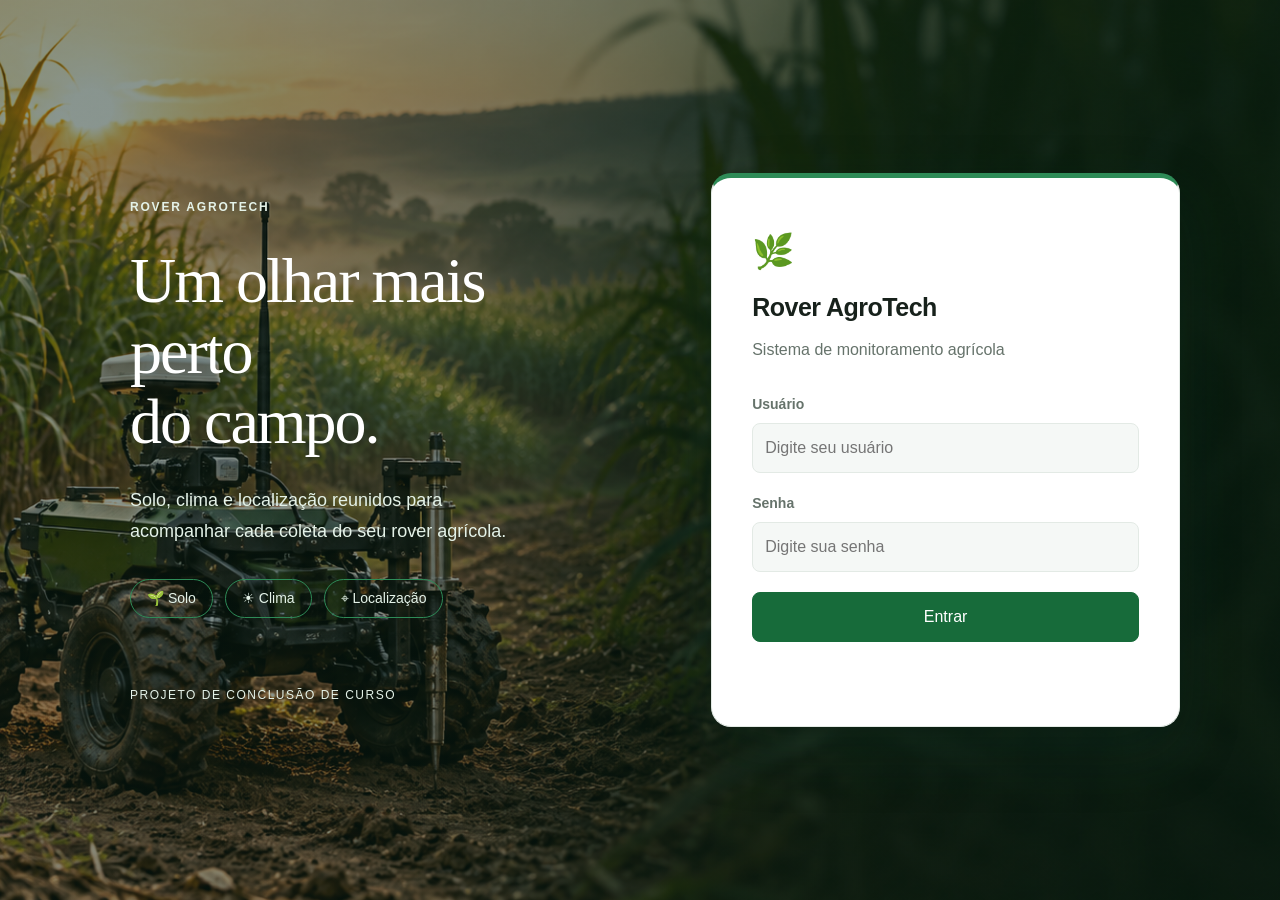
==== commit e850e91b: "Merge local dashboard updates Co-authored-by: Copilot <223556219+Copilot@users.noreply.github.com>" ====
--- a/dashboard/historico.html
+++ b/dashboard/historico.html
@@ -5,73 +5,154 @@
     <meta name="viewport" content="width=device-width, initial-scale=1.0">
     <title>Histórico | Rover AgroTech</title>
     <link rel="icon" href="favicon.svg" type="image/svg+xml">
-    <link rel="stylesheet" href="css/agro.css?v=20261002-olive-1">
+    <link rel="stylesheet" href="css/historico.css?v=20261009-7">
 </head>
-<body>
+<body class="app-page history-page">
     <aside class="sidebar">
- <div class="sidebar-logo"><div class="logo-icon"><svg class="ui-icon" viewBox="0 0 24 24" fill="none" stroke="currentColor" stroke-width="1.7" stroke-linecap="round" stroke-linejoin="round" aria-hidden="true" focusable="false"><path d="M5 19C3 8 12 4 20 4c0 10-5 17-15 15Z"/><path d="m4 21 12-12"/></svg></div><div><h2>Rover</h2><span>AGROTECH</span></div></div>
- <div class="nav-caption">CENTRAL DO CAMPO</div>
- <nav class="menu" aria-label="Navegação principal"><a href="index.html" class="menu-item " ><span aria-hidden="true"><svg class="ui-icon" viewBox="0 0 24 24" fill="none" stroke="currentColor" stroke-width="1.7" stroke-linecap="round" stroke-linejoin="round" aria-hidden="true" focusable="false"><rect x="3" y="3" width="7" height="7" rx="1.5"/><rect x="14" y="3" width="7" height="7" rx="1.5"/><rect x="3" y="14" width="7" height="7" rx="1.5"/><rect x="14" y="14" width="7" height="7" rx="1.5"/></svg></span>Visão geral</a><a href="rovers.html" class="menu-item " ><span aria-hidden="true"><svg class="ui-icon" viewBox="0 0 24 24" fill="none" stroke="currentColor" stroke-width="1.7" stroke-linecap="round" stroke-linejoin="round" aria-hidden="true" focusable="false"><path d="M4 16V9h12l4 7M4 12h15M10 9V5h4"/><circle cx="6" cy="17" r="3"/><circle cx="18" cy="17" r="3"/></svg></span>Rovers</a><a href="historico.html" class="menu-item active" aria-current="page"><span aria-hidden="true"><svg class="ui-icon" viewBox="0 0 24 24" fill="none" stroke="currentColor" stroke-width="1.7" stroke-linecap="round" stroke-linejoin="round" aria-hidden="true" focusable="false"><path d="M3 11a9 9 0 1 1 2 7M3 4v7h7M12 7v5l3 2"/></svg></span>Histórico</a><a href="localizacao.html" class="menu-item " ><span aria-hidden="true"><svg class="ui-icon" viewBox="0 0 24 24" fill="none" stroke="currentColor" stroke-width="1.7" stroke-linecap="round" stroke-linejoin="round" aria-hidden="true" focusable="false"><path d="M19 10c0 5-7 11-7 11S5 15 5 10a7 7 0 1 1 14 0Z"/><circle cx="12" cy="10" r="2.5"/></svg></span>Localização</a></nav>
- <div class="sidebar-note"><p>Monitoramento agrícola</p><small>Projeto Rover AgroTech · TCC</small></div>
- <div class="sidebar-footer"><button id="logoutButton">Sair da conta</button></div>
- </aside>
+        <div class="sidebar-logo">
+            <div class="logo-icon">
+                <svg class="ui-icon" viewBox="0 0 24 24" fill="none" stroke="currentColor" stroke-width="1.7" stroke-linecap="round" stroke-linejoin="round" aria-hidden="true" focusable="false">
+                    <path d="M5 19C3 8 12 4 20 4c0 10-5 17-15 15Z"/>
+                    <path d="m4 21 12-12"/>
+                </svg>
+            </div>
+            <div><h2>Rover</h2><span>AGROTECH</span></div>
+        </div>
+        <div class="nav-caption">CENTRAL DO CAMPO</div>
+        <nav class="menu" aria-label="Navegação principal">
+            <a href="index.html" class="menu-item">
+                <span aria-hidden="true"><svg class="ui-icon" viewBox="0 0 24 24" fill="none" stroke="currentColor" stroke-width="1.7" stroke-linecap="round" stroke-linejoin="round" aria-hidden="true" focusable="false"><rect x="3" y="3" width="7" height="7" rx="1.5"/><rect x="14" y="3" width="7" height="7" rx="1.5"/><rect x="3" y="14" width="7" height="7" rx="1.5"/><rect x="14" y="14" width="7" height="7" rx="1.5"/></svg></span>
+                Visão geral
+            </a>
+            <a href="rovers.html" class="menu-item">
+                <span aria-hidden="true"><svg class="ui-icon" viewBox="0 0 24 24" fill="none" stroke="currentColor" stroke-width="1.7" stroke-linecap="round" stroke-linejoin="round" aria-hidden="true" focusable="false"><path d="M4 16V9h12l4 7M4 12h15M10 9V5h4"/><circle cx="6" cy="17" r="3"/><circle cx="18" cy="17" r="3"/></svg></span>
+                Rovers
+            </a>
+            <a href="historico.html" class="menu-item active" aria-current="page">
+                <span aria-hidden="true"><svg class="ui-icon" viewBox="0 0 24 24" fill="none" stroke="currentColor" stroke-width="1.7" stroke-linecap="round" stroke-linejoin="round" aria-hidden="true" focusable="false"><path d="M3 11a9 9 0 1 1 2 7M3 4v7h7M12 7v5l3 2"/></svg></span>
+                Histórico
+            </a>
+            <a href="localizacao.html" class="menu-item">
+                <span aria-hidden="true"><svg class="ui-icon" viewBox="0 0 24 24" fill="none" stroke="currentColor" stroke-width="1.7" stroke-linecap="round" stroke-linejoin="round" aria-hidden="true" focusable="false"><path d="M19 10c0 5-7 11-7 11S5 15 5 10a7 7 0 1 1 14 0Z"/><circle cx="12" cy="10" r="2.5"/></svg></span>
+                Localização
+            </a>
+        </nav>
+        <div class="sidebar-note">
+            <p>Monitoramento agrícola</p>
+            <small>Projeto Rover AgroTech · TCC</small>
+        </div>
+        <div class="sidebar-account" aria-label="Conta: Igor, Administrador">
+            <span class="account-avatar" aria-hidden="true">I</span>
+            <div class="account-details"><strong>Igor</strong><span>Administrador</span></div>
+            <span class="account-status" role="img" aria-label="Online"></span>
+        </div>
+        <div class="sidebar-footer"><button id="logoutButton" type="button">Sair da conta</button></div>
+    </aside>
+
     <main class="main-content">
-        <header class="topbar">
+        <header class="topbar history-hero">
             <div>
                 <span class="eyebrow">ROVER AGROTECH / HISTÓRICO</span>
                 <h1>Histórico</h1>
                 <p>Consulte as medições de cada coleta.</p>
             </div>
-            <div class="status-indicator">Monitoramento agrícola</div>
+            <div class="status-indicator">
+                <span aria-hidden="true">◈</span>
+                Monitoramento agrícola
+            </div>
         </header>
-        <div class="field-banner" aria-hidden="true"></div>
 
-        <section class="rover-selector">
-            <div>
+        <section class="rover-selector" aria-label="Rover selecionado">
+            <img class="selected-rover-image" src="imgs/rover01.png" alt="" aria-hidden="true">
+            <div class="selected-rover-info">
                 <span class="section-label">Rover selecionado</span>
-                <h2>Histórico de coletas</h2>
+                <h2 id="roverName">Carregando rover...</h2>
+                <span id="roverIdentifier" class="rover-identifier"></span>
             </div>
-            <select id="roverSelect" aria-label="Selecionar rover"></select>
+            <label class="rover-select-wrap" for="roverSelect">
+                <span class="visually-hidden">Selecionar rover</span>
+                <select id="roverSelect" aria-label="Selecionar rover"></select>
+            </label>
         </section>
 
-        <section aria-labelledby="historyTitle">
-            <div class="section-header">
-                <h2 id="historyTitle">Medições do campo</h2>
-                <p>Consulte os dados recebidos no período escolhido.</p>
+        <section class="history-summary" aria-label="Resumo das medições no período">
+            <article class="summary-card">
+                <span class="summary-icon records-icon" aria-hidden="true">▤</span>
+                <div><span class="card-label">Registros no período</span><strong id="resumoRegistros">0</strong></div>
+            </article>
+            <article class="summary-card">
+                <span class="summary-icon temperature-icon" aria-hidden="true">℃</span>
+                <div><span class="card-label">Temperatura média</span><strong><span id="resumoTemperatura">--</span><small> °C</small></strong></div>
+            </article>
+            <article class="summary-card">
+                <span class="summary-icon soil-icon" aria-hidden="true">◉</span>
+                <div><span class="card-label">Umidade do solo</span><strong><span id="resumoUmidadeSolo">--</span><small> %</small></strong></div>
+            </article>
+            <article class="summary-card">
+                <span class="summary-icon collection-icon" aria-hidden="true">◷</span>
+                <div><span class="card-label">Última coleta</span><strong id="resumoUltimaColeta">--</strong></div>
+            </article>
+        </section>
+
+        <section class="panel filter-panel" aria-label="Filtros do histórico">
+            <div class="filter-intro">
+                <span class="filter-symbol" aria-hidden="true">▦</span>
+                <div><h2>Período de consulta</h2><p>Selecione o intervalo de datas para visualizar as medições.</p></div>
             </div>
-            <div class="panel">
-                <div class="filters">
-                    <div class="field">
-                        <label for="dataInicial">Data inicial</label>
-                        <input type="date" id="dataInicial">
+            <div class="filters">
+                <div class="field">
+                    <label for="dataInicial">Data inicial</label>
+                    <input type="date" id="dataInicial">
+                </div>
+                <div class="field">
+                    <label for="dataFinal">Data final</label>
+                    <input type="date" id="dataFinal">
+                </div>
+                <button id="filtrarButton" type="button" class="primary-button">Filtrar</button>
+                <button id="limparButton" type="button" class="secondary-button">Limpar</button>
+            </div>
+        </section>
+
+        <section class="panel telemetry-panel" aria-labelledby="historyTitle">
+            <div class="panel-header telemetry-header">
+                <div class="telemetry-heading">
+                    <span class="telemetry-symbol" aria-hidden="true">▥</span>
+                    <div>
+                        <h2 id="historyTitle">Telemetrias</h2>
+                        <span id="totalRegistros">0 registros</span>
                     </div>
-                    <div class="field">
-                        <label for="dataFinal">Data final</label>
-                        <input type="date" id="dataFinal">
-                    </div>
-                    <button id="filtrarButton" type="button" class="primary-button">Filtrar</button>
-                    <button id="limparButton" type="button" class="secondary-button">Limpar</button>
+                </div>
+                <div class="telemetry-actions">
+                    <label class="search-field" for="buscaRegistros">
+                        <span aria-hidden="true">⌕</span>
+                        <input id="buscaRegistros" type="search" placeholder="Buscar nos registros..." autocomplete="off">
+                    </label>
+                    <button id="atualizarButton" type="button" class="secondary-button refresh-button">
+                        <span aria-hidden="true">⟳</span> Atualizar
+                    </button>
                 </div>
             </div>
-            <div class="panel">
-                <div class="panel-header">
-                    <div><h2>Telemetrias</h2><span id="totalRegistros">0 registros</span></div>
-                    <button id="atualizarButton" type="button" class="secondary-button">Atualizar</button>
-                </div>
-                <div id="mensagem" class="message" role="status" aria-live="polite"></div>
-                <div class="table-container">
-                    <table aria-label="Histórico de telemetrias">
-                        <thead><tr>
-                            <th>Data/Hora</th><th>Temperatura</th><th>Umidade do solo</th>
-                            <th>Umidade do ar</th><th>Qualidade do ar</th><th>RSSI LoRa</th>
-                            <th>Latitude</th><th>Longitude</th>
-                        </tr></thead>
-                        <tbody id="historicoBody"></tbody>
-                    </table>
-                </div>
+            <div id="mensagem" class="message" role="status" aria-live="polite"></div>
+            <div class="table-container" tabindex="0" role="region" aria-label="Tabela de telemetrias com rolagem horizontal">
+                <table aria-label="Histórico de telemetrias">
+                    <thead>
+                        <tr>
+                            <th>Data/Hora</th>
+                            <th>Temperatura (°C)</th>
+                            <th>Umidade do solo (%)</th>
+                            <th>Umidade do ar (%)</th>
+                            <th>Qualidade do ar</th>
+                            <th>RSSI LoRa (dBm)</th>
+                            <th>Latitude</th>
+                            <th>Longitude</th>
+                        </tr>
+                    </thead>
+                    <tbody id="historicoBody"></tbody>
+                </table>
             </div>
         </section>
     </main>
+    <script src="js/sidebar.js"></script>
     <script src="js/historico.js"></script>
 </body>
 </html>
--- a/dashboard/css/historico.css
+++ b/dashboard/css/historico.css
@@ -0,0 +1,305 @@
+
+@import url("agro.css?v=20261009-6");
+
+@import url("global.css?v=20261009-7");
+
+.app-page.history-page {
+    --bg-main: var(--color-page);
+    --bg-card: var(--color-card);
+    --bg-card-hover: var(--color-soft);
+    --border: var(--color-border);
+    --text-primary: var(--color-text);
+    --text-secondary: var(--color-text-secondary);
+    --text-muted: var(--color-text-secondary);
+    --green: var(--color-primary);
+    --green-light: var(--color-highlight);
+    --green-dark: var(--color-sidebar);
+    --shadow: 0 5px 18px rgba(18, 52, 34, .06);
+    background: var(--bg-main);
+    color: var(--text-primary);
+}
+
+.history-page .sidebar {
+    background: var(--sidebar-bg);
+    color: var(--color-card);
+}
+
+.history-page .sidebar-logo { margin-bottom: 34px; }
+.history-page .logo-icon { background: var(--color-soft); color: var(--color-primary); }
+.history-page .menu-item.active { background: var(--sidebar-active); color: var(--color-card); }
+.history-page .menu-item.active:hover { background: var(--sidebar-active); }
+
+.history-page .main-content {
+    max-width: 1800px;
+    padding: 0 clamp(20px, 2vw, 30px) 40px;
+}
+
+.history-page .topbar.history-hero {
+    position: relative;
+    isolation: isolate;
+    min-height: 176px;
+    margin: 0 calc(-1 * clamp(20px, 2vw, 30px)) 14px;
+    padding: 28px clamp(24px, 3vw, 42px);
+    overflow: hidden;
+    color: var(--color-card);
+    background:
+        linear-gradient(90deg, rgba(4, 31, 22, .76), rgba(4, 31, 22, .24) 62%, rgba(4, 31, 22, .08)),
+        url("../imgs/rovercanavial.png") center 54% / cover no-repeat;
+}
+
+.history-page .history-hero > div:first-child { position: relative; z-index: 1; }
+.history-page .history-hero .eyebrow { color: rgba(255, 255, 255, .82); }
+.history-page .history-hero h1 { color: var(--color-card); font-size: clamp(32px, 3vw, 42px); }
+.history-page .history-hero p { color: rgba(255, 255, 255, .92); font-size: 16px; }
+.history-page .history-hero .status-indicator {
+    border-color: rgba(255, 255, 255, .34);
+    background: rgba(17, 35, 26, .6);
+    color: var(--color-card);
+}
+.history-page .status-indicator > span { display: inline; margin-right: 7px; }
+
+.history-page .rover-selector {
+    display: grid;
+    grid-template-columns: 132px minmax(0, 1fr) minmax(230px, 310px);
+    gap: 18px;
+    min-height: 96px;
+    margin-bottom: 14px;
+    padding: 10px 18px;
+    border: 1px solid var(--border);
+    background: var(--bg-card);
+    box-shadow: var(--shadow);
+}
+
+.history-page .selected-rover-image { width: 122px; height: 76px; object-fit: contain; }
+.history-page .selected-rover-info { min-width: 0; }
+.history-page .selected-rover-info .section-label { color: var(--text-secondary); }
+.history-page .rover-selector h2 {
+    margin: 2px 0 4px;
+    color: var(--text-primary);
+    font-size: clamp(17px, 1.45vw, 21px);
+    overflow-wrap: anywhere;
+}
+.history-page .rover-identifier {
+    display: inline-block;
+    padding: 2px 9px;
+    border-radius: 5px;
+    background: var(--color-soft);
+    color: var(--color-primary);
+    font-size: 12px;
+    font-weight: 650;
+}
+.history-page .rover-select-wrap { min-width: 0; }
+.history-page .rover-selector select {
+    width: 100%;
+    min-width: 0;
+    border-color: var(--border);
+    background: var(--bg-card);
+}
+
+.history-page .history-summary {
+    display: grid;
+    grid-template-columns: repeat(4, minmax(0, 1fr));
+    gap: 12px;
+    margin-bottom: 14px;
+}
+
+.history-page .summary-card {
+    display: flex;
+    align-items: center;
+    gap: 13px;
+    min-width: 0;
+    min-height: 82px;
+    padding: 12px 14px;
+    border: 1px solid var(--border);
+    border-radius: 12px;
+    background: var(--bg-card);
+    box-shadow: var(--shadow);
+}
+
+.history-page .summary-icon {
+    display: grid;
+    place-items: center;
+    width: 44px;
+    height: 44px;
+    flex: 0 0 44px;
+    border-radius: 50%;
+    background: var(--color-soft);
+    color: var(--color-success);
+    font-size: 23px;
+    font-weight: 600;
+}
+.history-page .temperature-icon { background: var(--color-soft); color: var(--color-error); }
+.history-page .soil-icon { background: var(--color-soft); color: var(--color-info); }
+.history-page .collection-icon { background: var(--color-warning); color: var(--color-text); }
+.history-page .summary-card > div { min-width: 0; }
+.history-page .summary-card .card-label { color: var(--text-secondary); font-size: 12px; }
+.history-page .summary-card strong {
+    display: block;
+    margin-top: 2px;
+    color: var(--text-primary);
+    font-size: clamp(18px, 1.55vw, 23px);
+    line-height: 1.2;
+    overflow-wrap: anywhere;
+}
+.history-page .summary-card strong small {
+    color: var(--text-primary);
+    font-size: .76em;
+    font-weight: 600;
+}
+#resumoUltimaColeta { font-size: clamp(15px, 1.35vw, 20px); }
+
+.history-page .filter-panel {
+    display: grid;
+    grid-template-columns: minmax(250px, .9fr) minmax(0, 1.7fr);
+    align-items: center;
+    gap: 20px;
+    padding: 14px;
+    margin-bottom: 14px;
+    border-color: var(--border);
+    background: var(--bg-card);
+}
+
+.history-page .filter-intro { display: flex; align-items: center; gap: 12px; min-width: 0; }
+.history-page .filter-symbol,
+.history-page .telemetry-symbol {
+    display: grid;
+    place-items: center;
+    width: 44px;
+    height: 44px;
+    flex: 0 0 44px;
+    border-radius: 50%;
+    background: var(--color-soft);
+    color: var(--color-success);
+    font-size: 22px;
+}
+.history-page .filter-intro h2 { color: var(--text-primary); font-size: 15px; }
+.history-page .filter-intro p { margin-top: 3px; color: var(--text-secondary); font-size: 12px; line-height: 1.4; }
+.history-page .filters {
+    display: grid;
+    grid-template-columns: minmax(140px, 1fr) minmax(140px, 1fr) auto auto;
+    align-items: end;
+    gap: 10px;
+}
+.history-page .filters .field { gap: 5px; }
+.history-page .filters .field label { color: var(--text-secondary); font-size: 12px; font-weight: 500; }
+.history-page .filters input { width: 100%; min-width: 0; min-height: 40px; border-color: var(--border); }
+.history-page .filters button { min-height: 40px; padding: 8px 16px; }
+.history-page .filters .primary-button { background: var(--color-primary); border-color: var(--color-primary); color: var(--color-card); }
+.history-page .filters .primary-button:hover { background: var(--color-primary); border-color: var(--color-highlight); }
+.history-page .filters .secondary-button { border-color: var(--color-primary); color: var(--color-primary); }
+.history-page .filters .secondary-button:hover { background: var(--color-soft); }
+
+.history-page .telemetry-panel { padding: 14px; margin-bottom: 0; }
+.history-page .telemetry-header { flex-wrap: wrap; margin-bottom: 12px; }
+.history-page .telemetry-heading,
+.history-page .telemetry-actions { display: flex; align-items: center; gap: 10px; min-width: 0; }
+.history-page .telemetry-symbol { width: 38px; height: 38px; flex-basis: 38px; font-size: 20px; }
+.history-page .telemetry-heading h2 { color: var(--text-primary); font-size: 19px; }
+.history-page .telemetry-heading span:not(.telemetry-symbol) { color: var(--text-secondary); font-size: 12px; }
+.history-page .telemetry-actions { flex: 0 1 390px; }
+.history-page .search-field {
+    display: flex;
+    align-items: center;
+    gap: 8px;
+    min-width: 0;
+    flex: 1;
+    min-height: 40px;
+    padding: 0 10px;
+    border: 1px solid var(--border);
+    border-radius: 8px;
+    color: var(--text-secondary);
+}
+.history-page .search-field > span { font-size: 24px; line-height: 1; }
+.history-page .search-field input {
+    width: 100%;
+    min-width: 0;
+    min-height: 38px;
+    padding: 7px 0;
+    border: 0;
+    outline: 0;
+    background: transparent;
+    box-shadow: none;
+    color: var(--text-primary);
+    font-size: 13px;
+}
+.history-page .search-field input:focus-visible { outline: 0; }
+.history-page .search-field:focus-within { outline: 3px solid var(--color-highlight); outline-offset: 2px; }
+.history-page .refresh-button { min-height: 40px; padding: 7px 12px; white-space: nowrap; }
+.history-page .refresh-button span { margin-right: 5px; font-size: 18px; }
+.history-page .table-container {
+    overflow-x: auto;
+    border-color: var(--border);
+    background: var(--bg-card);
+    scrollbar-color: var(--color-highlight) var(--color-soft);
+}
+.history-page table { min-width: 1040px; }
+.history-page th,
+.history-page td {
+    padding: 10px 11px;
+    border-bottom-color: var(--border);
+    font-size: 12px;
+}
+.history-page th { background: var(--color-soft); color: var(--color-text); font-weight: 650; }
+.history-page td { color: var(--color-text); }
+.history-page tbody tr:hover { background: var(--color-soft); }
+.history-page tbody tr:last-child td { border-bottom: 0; }
+.history-page #historicoBody td[colspan] {
+    padding: 28px 16px;
+    color: var(--text-secondary);
+    text-align: center;
+}
+.history-page .message { margin-bottom: 10px; color: var(--text-secondary); }
+.history-page .message:empty { display: none; }
+.history-page .sidebar-footer #logoutButton { border-color: var(--sidebar-border); color: var(--sidebar-text); }
+.history-page .sidebar-footer #logoutButton:hover { background: var(--sidebar-hover); }
+.history-page .visually-hidden {
+    position: absolute;
+    width: 1px;
+    height: 1px;
+    padding: 0;
+    margin: -1px;
+    overflow: hidden;
+    clip: rect(0, 0, 0, 0);
+    white-space: nowrap;
+    border: 0;
+}
+
+@media (max-width: 1100px) {
+    .history-page .filter-panel { grid-template-columns: 1fr; gap: 12px; }
+    .history-page .history-summary { grid-template-columns: repeat(2, minmax(0, 1fr)); }
+}
+
+@media (max-width: 760px) {
+    .history-page .main-content { padding: 0 16px 30px; }
+    .history-page .topbar.history-hero {
+        min-height: 160px;
+        margin: 0 -16px 12px;
+        padding: 24px 18px;
+        background-position: center;
+    }
+    .history-page .history-hero .status-indicator { align-self: flex-start; }
+    .history-page .rover-selector { grid-template-columns: 76px minmax(0, 1fr); gap: 10px 12px; padding: 12px; }
+    .history-page .selected-rover-image { width: 74px; height: 64px; }
+    .history-page .rover-select-wrap { grid-column: 1 / -1; }
+    .history-page .history-summary { gap: 9px; }
+    .history-page .summary-card { min-height: 76px; gap: 9px; padding: 10px; }
+    .history-page .summary-icon { width: 36px; height: 36px; flex-basis: 36px; font-size: 20px; }
+    .history-page .summary-card .card-label { font-size: 11px; }
+    .history-page .summary-card strong { font-size: 17px; }
+    #resumoUltimaColeta { font-size: 14px; }
+    .history-page .filter-panel { padding: 13px; }
+    .history-page .filters { grid-template-columns: repeat(2, minmax(0, 1fr)); }
+    .history-page .filters button { width: 100%; }
+    .history-page .telemetry-panel { padding: 12px; }
+    .history-page .telemetry-header { align-items: stretch; }
+    .history-page .telemetry-actions { flex: 1 1 100%; }
+}
+
+@media (max-width: 420px) {
+    .history-page .history-summary { grid-template-columns: 1fr; }
+    .history-page .summary-card { min-height: 68px; }
+    .history-page .summary-card strong { font-size: 19px; }
+    .history-page .telemetry-actions { flex-wrap: wrap; }
+    .history-page .search-field { flex-basis: 100%; }
+    .history-page .refresh-button { margin-left: auto; }
+}
